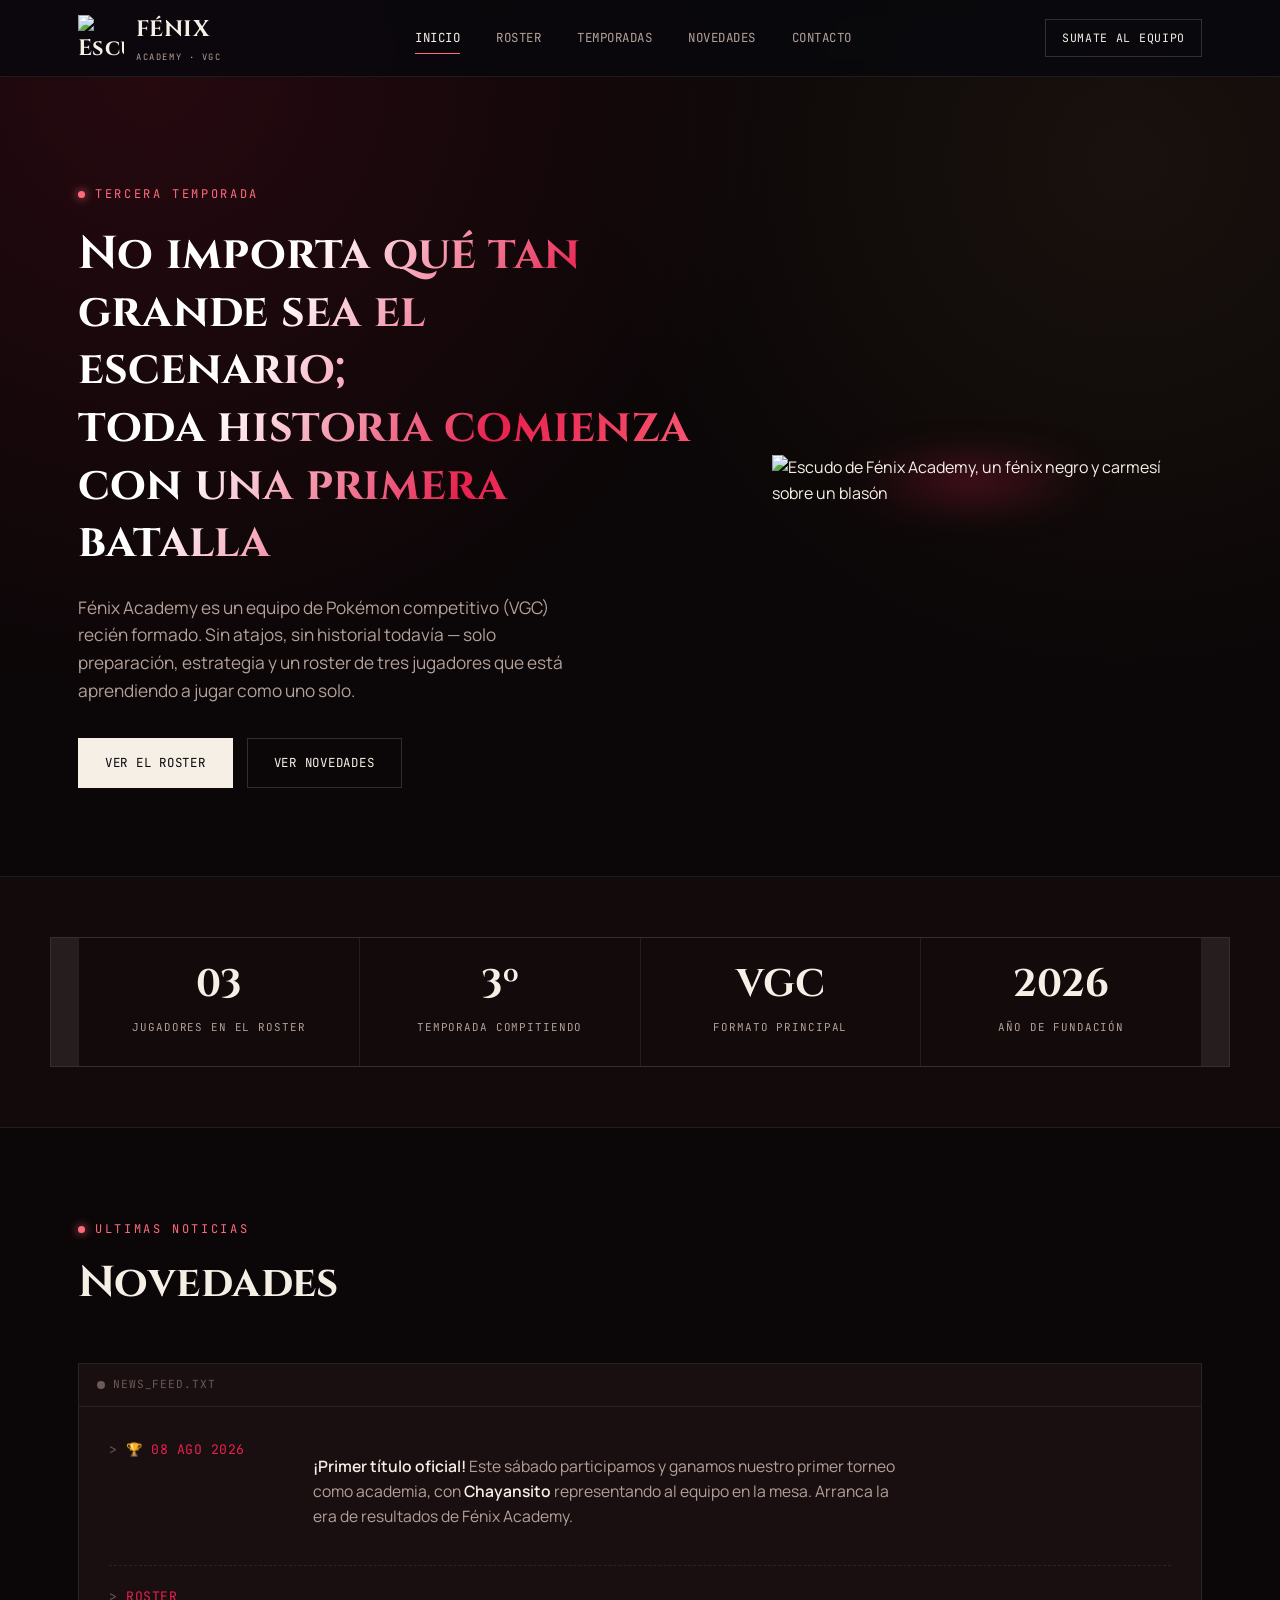
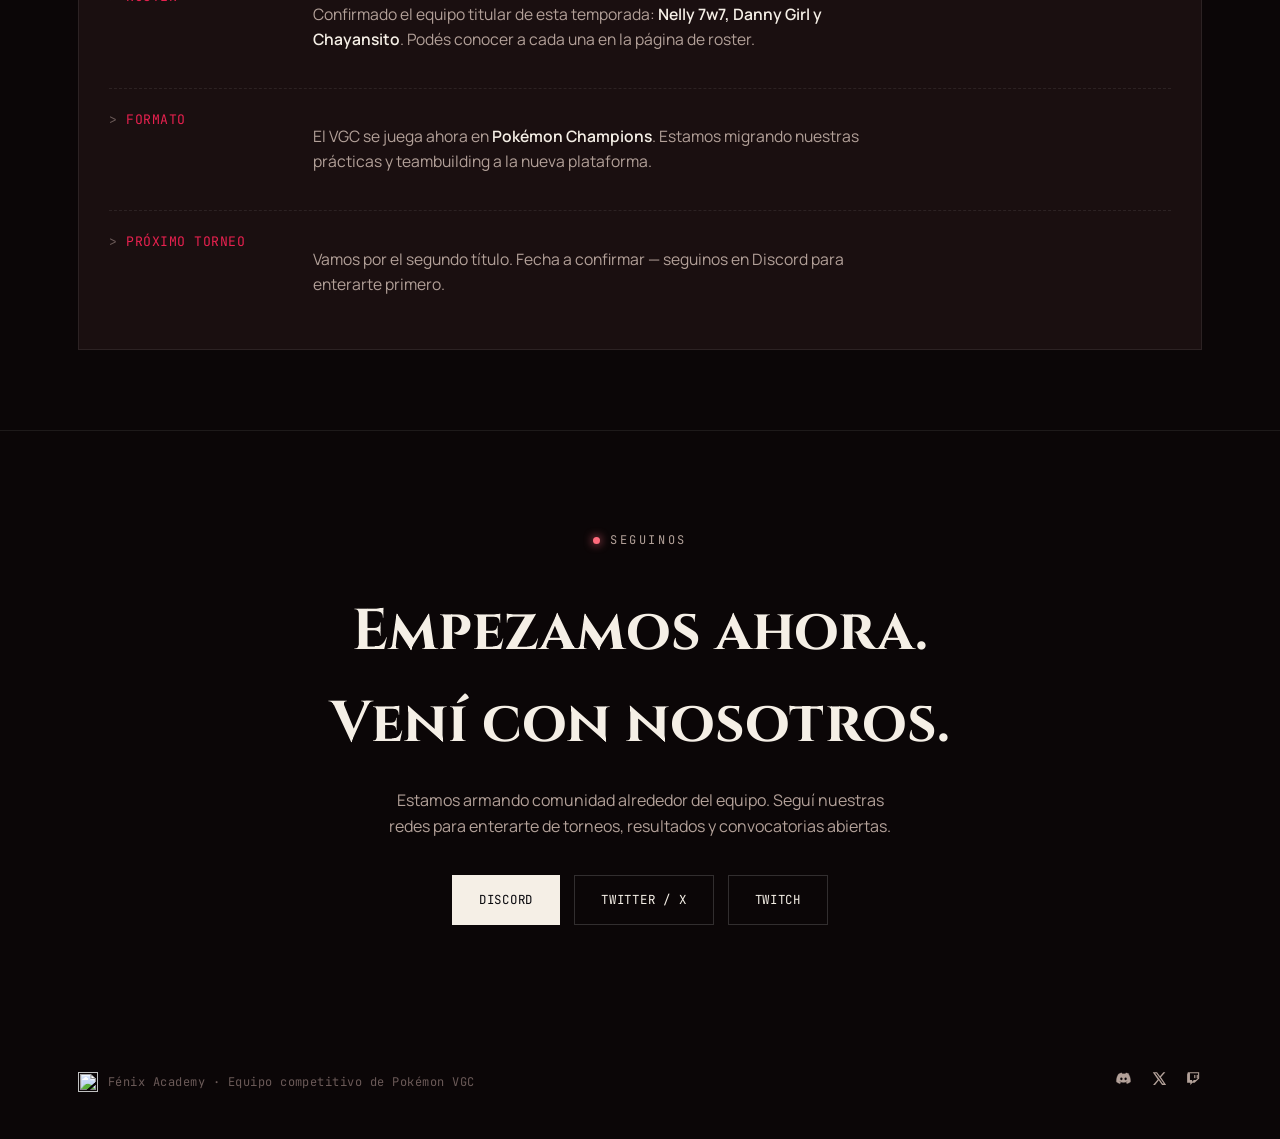
==== index.html @ 75d8f32d "Add files via upload" ====
<!DOCTYPE html>
<html lang="es">
<head>
<meta charset="UTF-8">
<meta name="viewport" content="width=device-width, initial-scale=1.0">
<title>Fénix Academy — Equipo competitivo de Pokémon VGC</title>
<meta name="description" content="Fénix Academy somos un equipo de Pokémon competitivo (VGC) buscando llegar a ser los mejores.">
<link rel="icon" href="https://raw.githubusercontent.com/FenixAcademyTeam/Sports/refs/heads/main/logo.png">
<link rel="preconnect" href="https://fonts.googleapis.com">
<link rel="preconnect" href="https://fonts.gstatic.com" crossorigin>
<link href="https://fonts.googleapis.com/css2?family=Cinzel:wght@600;700;900&family=Manrope:wght@400;500;600;700&family=JetBrains+Mono:wght@400;500&display=swap" rel="stylesheet">
<link rel="stylesheet" href="styles.css">
</head>
<body>

<header class="site-header">
  <div class="wrap">
    <a class="brand" href="index.html">
      <img class="brand-logo" src="https://raw.githubusercontent.com/FenixAcademyTeam/Sports/refs/heads/main/logo.png" alt="Escudo de Fénix Academy">
      <span>
        FÉNIX
        <small>ACADEMY · VGC</small>
      </span>
    </a>

    <nav class="nav-links" aria-label="Navegación principal">
      <a href="index.html" aria-current="page">Inicio</a>
      <a href="roster.html">Roster</a>
      <a href="temporadas.html">Temporadas</a>
      <a href="#novedades">Novedades</a>
      <a href="#contacto">Contacto</a>
    </nav>

    <a class="nav-cta" href="#contacto">Sumate al equipo</a>

    <button class="nav-toggle" aria-label="Abrir menú" aria-expanded="false">
      <svg width="18" height="18" viewBox="0 0 18 18" fill="none" xmlns="http://www.w3.org/2000/svg">
        <path d="M2 4H16M2 9H16M2 14H16" stroke="currentColor" stroke-width="1.6" stroke-linecap="round"/>
      </svg>
    </button>
  </div>
</header>

<main>

  <!-- HERO -->
  <section class="hero">
    <div class="wrap">
      <div>
        <p class="eyebrow">Tercera Temporada</p>
        <h1>No importa qué tan grande sea el escenario;<br>toda historia comienza con una primera batalla</h1>
        <p class="lede">Fénix Academy es un equipo de Pokémon competitivo (VGC) recién formado. Sin atajos, sin historial todavía — solo preparación, estrategia y un roster de tres jugadores que está aprendiendo a jugar como uno solo.</p>
        <div class="hero-actions">
          <a class="btn btn-primary" href="roster.html">Ver el roster</a>
          <a class="btn btn-ghost" href="#novedades">Ver novedades</a>
        </div>
      </div>

      <div class="hero-shard-wrap">
        <img class="hero-logo" src="https://raw.githubusercontent.com/FenixAcademyTeam/Sports/refs/heads/main/logo.png" alt="Escudo de Fénix Academy, un fénix negro y carmesí sobre un blasón">
      </div>
    </div>
  </section>
  
  <!-- STATS -->
  <section class="stats-strip">
    <div class="wrap">
      <div class="stat">
        <b>03</b>
        <span>Jugadores en el roster</span>
      </div>
      <div class="stat">
        <b>3º</b>
        <span>Temporada compitiendo</span>
      </div>
      <div class="stat">
        <b>VGC</b>
        <span>Formato principal</span>
      </div>
      <div class="stat">
        <b>2026</b>
        <span>Año de fundación</span>
      </div>
    </div>
  </section>
  
  <!-- LOG / NOVEDADES -->
  <section class="log" id="novedades">
    <div class="wrap">
      <div class="section-head">
        <div>
          <p class="eyebrow">Ultimas Noticias</p>
          <h2>Novedades</h2>
        </div>
      </div>

      <div class="log-frame">
        <div class="log-bar">
          <span class="dot"></span>
          <span>news_feed.txt</span>
        </div>
        <div class="log-body">
          <div class="log-line">
            <span class="log-tag">🏆 08 AGO 2026</span>
            <p class="log-text"><strong>¡Primer título oficial!</strong> Este sábado participamos y ganamos nuestro primer torneo como academia, con <strong>Chayansito</strong> representando al equipo en la mesa. Arranca la era de resultados de Fénix Academy.</p>
          </div>
          <div class="log-line">
            <span class="log-tag">ROSTER</span>
            <p class="log-text">Confirmado el equipo titular de esta temporada: <strong>Nelly 7w7, Danny Girl y Chayansito</strong>. Podés conocer a cada una en la página de roster.</p>
          </div>
          <div class="log-line">
            <span class="log-tag">FORMATO</span>
            <p class="log-text">El VGC se juega ahora en <strong>Pokémon Champions</strong>. Estamos migrando nuestras prácticas y teambuilding a la nueva plataforma.</p>
          </div>
          <div class="log-line">
            <span class="log-tag">PRÓXIMO TORNEO</span>
            <p class="log-text">Vamos por el segundo título. Fecha a confirmar — seguinos en Discord para enterarte primero.</p>
          </div>
        </div>
      </div>
    </div>
  </section>

  <!-- CTA / CONTACTO -->
  <section class="cta-section" id="contacto">
    <div class="wrap">
      <p class="eyebrow" style="justify-content:center">Seguinos</p>
      <h2>Empezamos ahora.<br>Vení con nosotros.</h2>
      <p>Estamos armando comunidad alrededor del equipo. Seguí nuestras redes para enterarte de torneos, resultados y convocatorias abiertas.</p>
      <div class="hero-actions">
        <a class="btn btn-primary" href="#">Discord</a>
        <a class="btn btn-ghost" href="#">Twitter / X</a>
        <a class="btn btn-ghost" href="#">Twitch</a>
      </div>
    </div>
  </section>

</main>

<footer class="site-footer">
  <div class="wrap">
    <div class="footer-brand">
      <img class="shard-mini" src="https://raw.githubusercontent.com/FenixAcademyTeam/Sports/refs/heads/main/logo.png" alt="" style="width:20px;height:20px;object-fit:contain;">
      <span>Fénix Academy · Equipo competitivo de Pokémon VGC</span>
    </div>
    <div class="footer-socials">
      <a href="#" aria-label="Discord">
        <svg viewBox="0 0 24 24" fill="none" xmlns="http://www.w3.org/2000/svg"><path d="M20 5.5C18.5 4.8 17 4.3 15.4 4c-.2.4-.4.8-.6 1.3-1.6-.2-3.2-.2-4.7 0-.2-.4-.4-.9-.6-1.3C7.9 4.3 6.4 4.8 5 5.5 2.4 9.4 1.7 13.2 2 17c1.7 1.3 3.4 2 5 2.5.4-.6.8-1.2 1.1-1.9-.6-.2-1.2-.5-1.7-.9.1-.1.3-.2.4-.3 3.4 1.6 7 1.6 10.3 0 .1.1.3.2.4.3-.5.4-1.1.7-1.7.9.3.7.7 1.3 1.1 1.9 1.6-.5 3.3-1.2 5-2.5.4-4.4-.7-8.2-2.9-11.5ZM9 14.5c-1 0-1.8-.9-1.8-2s.8-2 1.8-2 1.8.9 1.8 2-.8 2-1.8 2Zm6 0c-1 0-1.8-.9-1.8-2s.8-2 1.8-2 1.8.9 1.8 2-.8 2-1.8 2Z" stroke="currentColor" stroke-width="0.3" fill="currentColor"/></svg>
      </a>
      <a href="#" aria-label="Twitter / X">
        <svg viewBox="0 0 24 24" fill="none" xmlns="http://www.w3.org/2000/svg"><path d="M18.9 3H21.7L15.4 10.2L22.8 21H17L12.4 14.6L7.1 21H4.3L11 13.3L3.9 3H9.9L14.1 8.9L18.9 3ZM17.9 19.2H19.5L8.9 4.7H7.2L17.9 19.2Z" fill="currentColor"/></svg>
      </a>
      <a href="#" aria-label="Twitch">
        <svg viewBox="0 0 24 24" fill="none" xmlns="http://www.w3.org/2000/svg"><path d="M4 3L3 6.5V18H7.5V21L10.5 18H13.5L20 12V3H4ZM18.5 11L15.5 14H12.5L10 16.5V14H7V4.5H18.5V11Z" fill="currentColor"/><rect x="13" y="7" width="1.6" height="4.5" fill="currentColor"/><rect x="16.5" y="7" width="1.6" height="4.5" fill="currentColor"/></svg>
      </a>
    </div>
  </div>
</footer>

<script src="script.js"></script>
</body>
</html>
---- styles.css ----
/* ==========================================================================
   Fénix Academy — Design tokens
   ========================================================================== */
:root{
  --bg:        #0b0607;
  --bg-alt:    #120a0b;
  --surface:   #1a0f10;
  --surface-2: #221315;
  --line:      rgba(255,255,255,0.08);
  --line-strong: rgba(255,255,255,0.16);

  --text:      #f5efe6;
  --text-dim:  #b3a199;
  --text-faint:#6b5a58;

  /* Fénix Academy — carmesí, negro y crema, tomados del escudo */
  --violet:    #e8214f;   /* carmesí principal */
  --violet-dim:#9c1338;   /* carmesí profundo */
  --cyan:      #ff6b7d;   /* ember / rosa-fuego secundario */
  --magenta:   #f1c77a;   /* dorado-crema, del lettering del logo */

  --grad-shard: conic-gradient(from 220deg, var(--violet), var(--cyan), var(--magenta), var(--violet));

  --font-display: "Cinzel", serif;
  --font-body:    "Manrope", sans-serif;
  --font-mono:    "JetBrains Mono", monospace;

  --container: 1180px;
  --radius: 2px;
}

/* type chip colors — used on roster cards */
:root{
  --t-fire:#ff6b4a; --t-water:#3fb6ff; --t-grass:#5ee08a; --t-electric:#ffd23f;
  --t-psychic:#ff6bc4; --t-dragon:#8f6bff; --t-dark:#8d8da3; --t-steel:#b9c2d0;
  --t-fairy:#ff9ad4; --t-ghost:#9b6bd6; --t-ice:#79e0e0; --t-ground:#d3a24a; --t-poison:#c26bd9;
}

*,*::before,*::after{ box-sizing:border-box; }
html{ scroll-behavior:smooth; }
@media (prefers-reduced-motion: reduce){
  html{ scroll-behavior:auto; }
  *,*::before,*::after{ animation-duration:0.001ms !important; animation-iteration-count:1 !important; transition-duration:0.001ms !important; }
}

body{
  margin:0;
  background:var(--bg);
  color:var(--text);
  font-family:var(--font-body);
  font-size:16px;
  line-height:1.6;
  -webkit-font-smoothing:antialiased;
}

img{ max-width:100%; display:block; }
a{ color:inherit; text-decoration:none; }

.wrap{
  max-width:var(--container);
  margin:0 auto;
  padding:0 28px;
}

::selection{ background:var(--violet); color:#0a0a0f; }

/* focus visibility */
a:focus-visible, button:focus-visible{
  outline:2px solid var(--cyan);
  outline-offset:3px;
}

/* ==========================================================================
   Background texture
   ========================================================================== */
body{
  background-image:
    radial-gradient(circle at 12% 8%, rgba(232,33,79,0.12), transparent 45%),
    radial-gradient(circle at 88% 18%, rgba(241,199,122,0.06), transparent 40%),
    linear-gradient(var(--bg), var(--bg));
  background-attachment:fixed;
}

/* ==========================================================================
   Header / nav
   ========================================================================== */
.site-header{
  position:sticky; top:0; z-index:50;
  background:rgba(8,8,13,0.82);
  backdrop-filter:blur(10px);
  border-bottom:1px solid var(--line);
}
.site-header .wrap{
  display:flex; align-items:center; justify-content:space-between;
  height:76px;
}
.brand{
  display:flex; align-items:center; gap:12px;
  font-family:var(--font-display);
  font-weight:700;
  font-size:1.4rem;
  letter-spacing:0.02em;
}
.brand .shard-mini{ width:22px; height:22px; }
.brand-logo{
  width:46px; height:46px;
  object-fit:contain;
}
.brand small{
  display:block;
  font-family:var(--font-mono);
  font-size:0.55rem;
  font-weight:400;
  letter-spacing:0.18em;
  color:var(--text-dim);
  margin-top:2px;
}

.nav-links{
  display:flex; align-items:center; gap:36px;
  font-family:var(--font-mono);
  font-size:0.78rem;
  letter-spacing:0.04em;
  text-transform:uppercase;
}
.nav-links a{
  color:var(--text-dim);
  position:relative;
  padding:6px 0;
  transition:color .2s ease;
}
.nav-links a::after{
  content:"";
  position:absolute; left:0; bottom:0;
  width:0; height:1px;
  background:var(--cyan);
  transition:width .25s ease;
}
.nav-links a:hover,
.nav-links a[aria-current="page"]{ color:var(--text); }
.nav-links a:hover::after,
.nav-links a[aria-current="page"]::after{ width:100%; }

.nav-cta{
  font-family:var(--font-mono);
  font-size:0.72rem;
  letter-spacing:0.06em;
  text-transform:uppercase;
  border:1px solid var(--line-strong);
  padding:9px 16px;
  color:var(--text);
  transition:border-color .2s ease, background .2s ease;
}
.nav-cta:hover{ border-color:var(--cyan); background:rgba(0,229,255,0.06); }

.nav-toggle{ display:none; }

/* ==========================================================================
   Shard signature graphic
   ========================================================================== */
.shard{
  --spin: 22s;
  position:relative;
  aspect-ratio:1;
  display:grid; place-items:center;
}
.shard svg{ width:100%; height:100%; }
.shard .facet{
  transform-origin:center;
  animation:shard-spin var(--spin) linear infinite;
}
@keyframes shard-spin{
  to{ transform:rotate(360deg); }
}

/* ==========================================================================
   Hero
   ========================================================================== */
.hero{
  position:relative;
  padding:96px 0 88px;
  overflow:hidden;
  border-bottom:1px solid var(--line);
}
.hero .wrap{
  display:grid;
  grid-template-columns:1.15fr 0.85fr;
  align-items:center;
  gap:40px;
}
.eyebrow{
  font-family:var(--font-mono);
  font-size:0.75rem;
  letter-spacing:0.22em;
  text-transform:uppercase;
  color:var(--cyan);
  display:flex; align-items:center; gap:10px;
  margin-bottom:22px;
}
.eyebrow::before{
  content:"";
  width:7px; height:7px;
  background:var(--cyan);
  box-shadow:0 0 10px var(--cyan);
  border-radius:50%;
}
.hero h1{
  font-family:var(--font-display);
  font-weight:700;
  font-size:clamp(1.9rem, 3.6vw, 3.4rem);
  line-height:1.25;
  letter-spacing:0.005em;
  margin:0 0 22px;
  background:linear-gradient(120deg, #ffffff 30%, var(--violet) 65%, var(--cyan) 100%);
  -webkit-background-clip:text;
  background-clip:text;
  color:transparent;
}
.hero .lede{
  font-size:1.08rem;
  color:var(--text-dim);
  max-width:46ch;
  margin:0 0 34px;
}
.hero-actions{ display:flex; gap:14px; flex-wrap:wrap; }

.btn{
  display:inline-flex; align-items:center; gap:8px;
  font-family:var(--font-mono);
  font-size:0.78rem;
  letter-spacing:0.06em;
  text-transform:uppercase;
  padding:14px 26px;
  border:1px solid transparent;
  transition:transform .18s ease, border-color .2s ease, background .2s ease, color .2s ease;
}
.btn-primary{
  background:var(--text);
  color:#0a0a0f;
}
.btn-primary:hover{ transform:translateY(-2px); background:var(--cyan); }
.btn-ghost{
  border-color:var(--line-strong);
  color:var(--text);
}
.btn-ghost:hover{ border-color:var(--violet); color:var(--violet); transform:translateY(-2px); }

.hero-shard-wrap{ position:relative; display:grid; place-items:center; }
.hero-shard-wrap::before{
  content:"";
  position:absolute;
  width:70%; height:70%;
  background:radial-gradient(circle, rgba(232,33,79,0.35), rgba(232,33,79,0.08) 55%, transparent 72%);
  filter:blur(20px);
  z-index:0;
}

.hero-logo{
  position:relative;
  z-index:1;
  width:100%;
  max-width:400px;
  animation:logo-float 6s ease-in-out infinite;
}
@keyframes logo-float{
  0%,100%{ transform:translateY(0); }
  50%{ transform:translateY(-10px); }
}

/* ==========================================================================
   Terminal / log section (about)
   ========================================================================== */
.log{
  padding:80px 0;
  border-bottom:1px solid var(--line);
}
.log-frame{
  background:var(--surface);
  border:1px solid var(--line);
  font-family:var(--font-mono);
}
.log-bar{
  display:flex; align-items:center; gap:8px;
  padding:12px 18px;
  border-bottom:1px solid var(--line);
  font-size:0.7rem;
  color:var(--text-faint);
  letter-spacing:0.08em;
  text-transform:uppercase;
}
.log-bar .dot{ width:8px; height:8px; border-radius:50%; background:var(--text-faint); }
.log-body{ padding:32px 30px 36px; }
.log-line{
  display:grid;
  grid-template-columns:180px 1fr;
  gap:24px;
  padding:20px 0;
  border-bottom:1px dashed var(--line);
}
.log-line:last-child{ border-bottom:none; padding-bottom:0; }
.log-line:first-child{ padding-top:0; }
.log-tag{
  color:var(--violet);
  font-size:0.82rem;
  letter-spacing:0.04em;
}
.log-tag::before{ content:"> "; color:var(--text-faint); }
.log-text{
  font-family:var(--font-body);
  color:var(--text-dim);
  font-size:0.98rem;
  max-width:60ch;
}
.log-text strong{ color:var(--text); font-weight:600; }

/* ==========================================================================
   Section headings
   ========================================================================== */
.section-head{
  display:flex; align-items:flex-end; justify-content:space-between;
  gap:24px; flex-wrap:wrap;
  margin-bottom:44px;
}
.section-head h2{
  font-family:var(--font-display);
  font-size:clamp(2rem, 4vw, 2.7rem);
  font-weight:700;
  margin:0;
  letter-spacing:0.01em;
}
.section-head .eyebrow{ margin-bottom:10px; }
.section-link{
  font-family:var(--font-mono);
  font-size:0.75rem;
  letter-spacing:0.05em;
  text-transform:uppercase;
  color:var(--text-dim);
  border-bottom:1px solid var(--line-strong);
  padding-bottom:3px;
  transition:color .2s ease, border-color .2s ease;
}
.section-link:hover{ color:var(--cyan); border-color:var(--cyan); }

/* ==========================================================================
   Roster preview / grid (shared with roster.html)
   ========================================================================== */
.roster-section{ padding:88px 0; border-bottom:1px solid var(--line); }
.roster-grid{
  display:grid;
  grid-template-columns:repeat(auto-fit, minmax(250px, 1fr));
  gap:1px;
  background:var(--line);
  border:1px solid var(--line);
}
.player-card{
  background:var(--bg-alt);
  padding:30px 26px 26px;
  position:relative;
  transition:background .2s ease;
}
.player-card:hover{ background:var(--surface); }
.player-card:hover .player-shard{ opacity:1; }
.player-index{
  font-family:var(--font-mono);
  font-size:0.72rem;
  color:var(--text-faint);
  letter-spacing:0.08em;
  margin-bottom:22px;
}
.player-shard{
  position:absolute; top:24px; right:24px;
  width:34px; height:34px;
  opacity:0.55;
  transition:opacity .25s ease;
}
.player-name{
  font-family:var(--font-display);
  font-size:1.7rem;
  font-weight:700;
  letter-spacing:0.01em;
  margin:0 0 4px;
  display:flex;
  align-items:center;
  gap:8px;
}

/* Badge de logro (ej: campeón de torneo) con tooltip al presionar */
.badge-trophy{
  position:relative;
  display:inline-flex;
  align-items:center;
  justify-content:center;
  width:26px; height:26px;
  padding:0;
  border:1px solid var(--line-strong);
  background:rgba(241,199,122,0.08);
  cursor:pointer;
  font-size:0.95rem;
  line-height:1;
  transition:border-color .2s ease, transform .15s ease;
}
.badge-trophy img{ width:16px; height:16px; object-fit:contain; }
.badge-trophy:hover,
.badge-trophy:focus-visible{ border-color:var(--magenta); transform:translateY(-1px); }
.badge-trophy::after{
  content:attr(data-label);
  position:absolute;
  bottom:calc(100% + 8px);
  left:50%;
  transform:translateX(-50%) translateY(4px);
  background:var(--surface-2);
  border:1px solid var(--line-strong);
  color:var(--text);
  font-family:var(--font-mono);
  font-size:0.68rem;
  letter-spacing:0.03em;
  white-space:nowrap;
  padding:7px 11px;
  opacity:0;
  visibility:hidden;
  pointer-events:none;
  transition:opacity .15s ease, transform .15s ease;
  z-index:5;
}
.badge-trophy.is-open::after{
  opacity:1;
  visibility:visible;
  transform:translateX(-50%) translateY(0);
}
.player-role{
  font-family:var(--font-mono);
  font-size:0.72rem;
  letter-spacing:0.07em;
  text-transform:uppercase;
  color:var(--text-dim);
  margin-bottom:18px;
}
.fav-chip{
  display:inline-flex; align-items:center; gap:7px;
  font-family:var(--font-mono);
  font-size:0.68rem;
  letter-spacing:0.06em;
  text-transform:uppercase;
  padding:6px 11px;
  border:1px solid var(--line-strong);
  margin-bottom:18px;
}
.fav-chip::before{
  content:"★";
  color:var(--chip-color, var(--cyan));
  font-size:0.8rem;
  line-height:1;
}
.fav-chip b{
  font-weight:600;
  color:var(--text);
  text-transform:none;
  letter-spacing:0.01em;
  font-size:0.74rem;
}

.player-paste{
  display:flex; align-items:center; justify-content:space-between;
  gap:10px;
  margin:0 0 20px;
  padding:11px 13px;
  border:1px dashed var(--line-strong);
  font-family:var(--font-mono);
  font-size:0.7rem;
}
.player-paste .paste-label{
  color:var(--text-faint);
  letter-spacing:0.06em;
  text-transform:uppercase;
  white-space:nowrap;
}
.player-paste a{
  color:var(--cyan);
  border-bottom:1px solid transparent;
  white-space:nowrap;
  overflow:hidden;
  text-overflow:ellipsis;
  transition:border-color .2s ease, color .2s ease;
}
.player-paste a:hover{ border-color:var(--cyan); }
.player-bio{
  font-size:0.92rem;
  color:var(--text-dim);
  margin:0 0 20px;
  min-height:44px;
}
.player-socials{ display:flex; gap:14px; }
.player-socials a{
  color:var(--text-faint);
  transition:color .2s ease;
}
.player-socials a:hover{ color:var(--cyan); }
.player-socials svg{ width:16px; height:16px; }

/* ==========================================================================
   Stats strip
   ========================================================================== */
.stats-strip{
  padding:60px 0;
  border-bottom:1px solid var(--line);
  background:var(--bg-alt);
}
.stats-strip .wrap{
  display:grid;
  grid-template-columns:repeat(4, 1fr);
  gap:1px;
  background:var(--line);
  border:1px solid var(--line);
}
.stat{
  background:var(--bg-alt);
  padding:28px 26px;
  text-align:center;
}
.stat b{
  display:block;
  font-family:var(--font-display);
  font-size:2.4rem;
  font-weight:700;
  color:var(--text);
  line-height:1;
  margin-bottom:8px;
}
.stat span{
  font-family:var(--font-mono);
  font-size:0.68rem;
  letter-spacing:0.08em;
  text-transform:uppercase;
  color:var(--text-dim);
}

/* ==========================================================================
   Socials / join CTA
   ========================================================================== */
.cta-section{ padding:100px 0; text-align:center; position:relative; }
.cta-section h2{
  font-family:var(--font-display);
  font-size:clamp(2.2rem, 6vw, 3.6rem);
  font-weight:700;
  margin:0 0 18px;
}
.cta-section p{
  color:var(--text-dim);
  max-width:52ch;
  margin:0 auto 36px;
}
.cta-section .hero-actions{ justify-content:center; }

/* ==========================================================================
   Footer
   ========================================================================== */
.site-footer{ padding:44px 0; }
.site-footer .wrap{
  display:flex; align-items:center; justify-content:space-between;
  flex-wrap:wrap; gap:16px;
}
.footer-brand{
  display:flex; align-items:center; gap:10px;
  font-family:var(--font-mono);
  font-size:0.75rem;
  color:var(--text-faint);
  letter-spacing:0.04em;
}
.footer-brand .shard-mini{ width:16px; height:16px; }
.footer-socials{ display:flex; gap:18px; }
.footer-socials a{ color:var(--text-dim); transition:color .2s ease; }
.footer-socials a:hover{ color:var(--cyan); }
.footer-socials svg{ width:17px; height:17px; }

/* ==========================================================================
   Roster page specific
   ========================================================================== */
.page-header{
  padding:70px 0 54px;
  border-bottom:1px solid var(--line);
}
.page-header .eyebrow{ margin-bottom:18px; }
.page-header h1{
  font-family:var(--font-display);
  font-size:clamp(2.6rem, 7vw, 4.4rem);
  font-weight:700;
  margin:0 0 16px;
  letter-spacing:0.01em;
}
.page-header p{
  color:var(--text-dim);
  max-width:56ch;
  font-size:1.02rem;
}
.roster-full{ padding:70px 0 100px; }
.roster-full .roster-grid{ grid-template-columns:repeat(auto-fit, minmax(270px, 1fr)); }

/* ==========================================================================
   Temporadas / logros
   ========================================================================== */
.seasons{ padding:70px 0 100px; }
.seasons-list{
  display:flex;
  flex-direction:column;
  gap:1px;
  background:var(--line);
  border:1px solid var(--line);
}
.season-card{ background:var(--bg-alt); padding:34px 32px; }

.season-head{
  display:flex; align-items:baseline; justify-content:space-between;
  flex-wrap:wrap; gap:14px;
  margin-bottom:16px;
  padding-bottom:16px;
  border-bottom:1px dashed var(--line);
}
.season-head-left{ display:flex; align-items:baseline; gap:16px; }
.season-num{
  font-family:var(--font-display);
  font-weight:700;
  font-size:2.4rem;
  line-height:1;
  background:linear-gradient(120deg, #ffffff, var(--violet));
  -webkit-background-clip:text; background-clip:text; color:transparent;
}
.season-title{ display:flex; flex-direction:column; gap:4px; }
.season-title h3{
  font-family:var(--font-display);
  font-size:1.4rem;
  font-weight:700;
  margin:0;
}
.season-title span{
  font-family:var(--font-mono);
  font-size:0.7rem;
  letter-spacing:0.06em;
  text-transform:uppercase;
  color:var(--text-faint);
}
.season-status{
  font-family:var(--font-mono);
  font-size:0.68rem;
  letter-spacing:0.08em;
  text-transform:uppercase;
  padding:6px 12px;
  border:1px solid var(--line-strong);
  white-space:nowrap;
  height:fit-content;
}
.season-status.is-active{
  color:var(--violet);
  border-color:var(--violet-dim);
  background:rgba(232,33,79,0.08);
}

.season-summary{
  color:var(--text-dim);
  font-size:0.96rem;
  max-width:70ch;
  margin:0 0 22px;
}

.results-caption{
  font-family:var(--font-mono);
  font-size:0.8rem;
  color:var(--text);
  margin:0 0 14px;
}
.results-caption strong{ color:var(--magenta); }

.results-gallery{
  display:grid;
  grid-template-columns:repeat(3, 1fr);
  gap:12px;
}
.result-slot{
  aspect-ratio:4/3;
  border:1px dashed var(--line-strong);
  background:var(--surface);
  display:flex; flex-direction:column; align-items:center; justify-content:center;
  gap:6px;
  overflow:hidden;
  font-family:var(--font-mono);
  font-size:0.66rem;
  letter-spacing:0.03em;
  color:var(--text-faint);
  text-align:center;
  padding:8px;
}
.result-slot.is-empty{ opacity:0.6; }
.result-slot .slot-icon{ font-size:1.3rem; opacity:0.7; }
.result-slot img{
  width:100%; height:100%;
  object-fit:cover;
}

@media (max-width: 640px){
  .results-gallery{ grid-template-columns:repeat(3, 1fr); gap:8px; }
  .result-slot{ font-size:0.58rem; padding:6px; }
  .result-slot .slot-icon{ font-size:1rem; }
}

/* ==========================================================================
   Responsive
   ========================================================================== */
@media (max-width: 900px){
  .hero .wrap{ grid-template-columns:1fr; }
  .hero-shard-wrap{ width:150px; margin:0 auto; order:-1; }
  .log-line{ grid-template-columns:1fr; gap:6px; }
  .stats-strip .wrap{ grid-template-columns:repeat(2, 1fr); }
}
@media (max-width: 720px){
  .nav-links{ display:none; }
  .nav-toggle{
    display:flex; align-items:center; justify-content:center;
    width:38px; height:38px;
    border:1px solid var(--line-strong);
    background:none; color:var(--text);
    cursor:pointer;
  }
  .site-header.open .nav-links{
    display:flex; flex-direction:column; align-items:flex-start; gap:0;
    position:absolute; top:76px; left:0; right:0;
    background:var(--bg-alt);
    border-bottom:1px solid var(--line);
    padding:8px 28px 24px;
  }
  .site-header.open .nav-links a{ padding:12px 0; width:100%; }
  .nav-cta{ display:none; }
  .hero{ padding:64px 0 56px; }
  .hero h1{ font-size:clamp(1.6rem, 6.4vw, 2.2rem); line-height:1.3; }
}
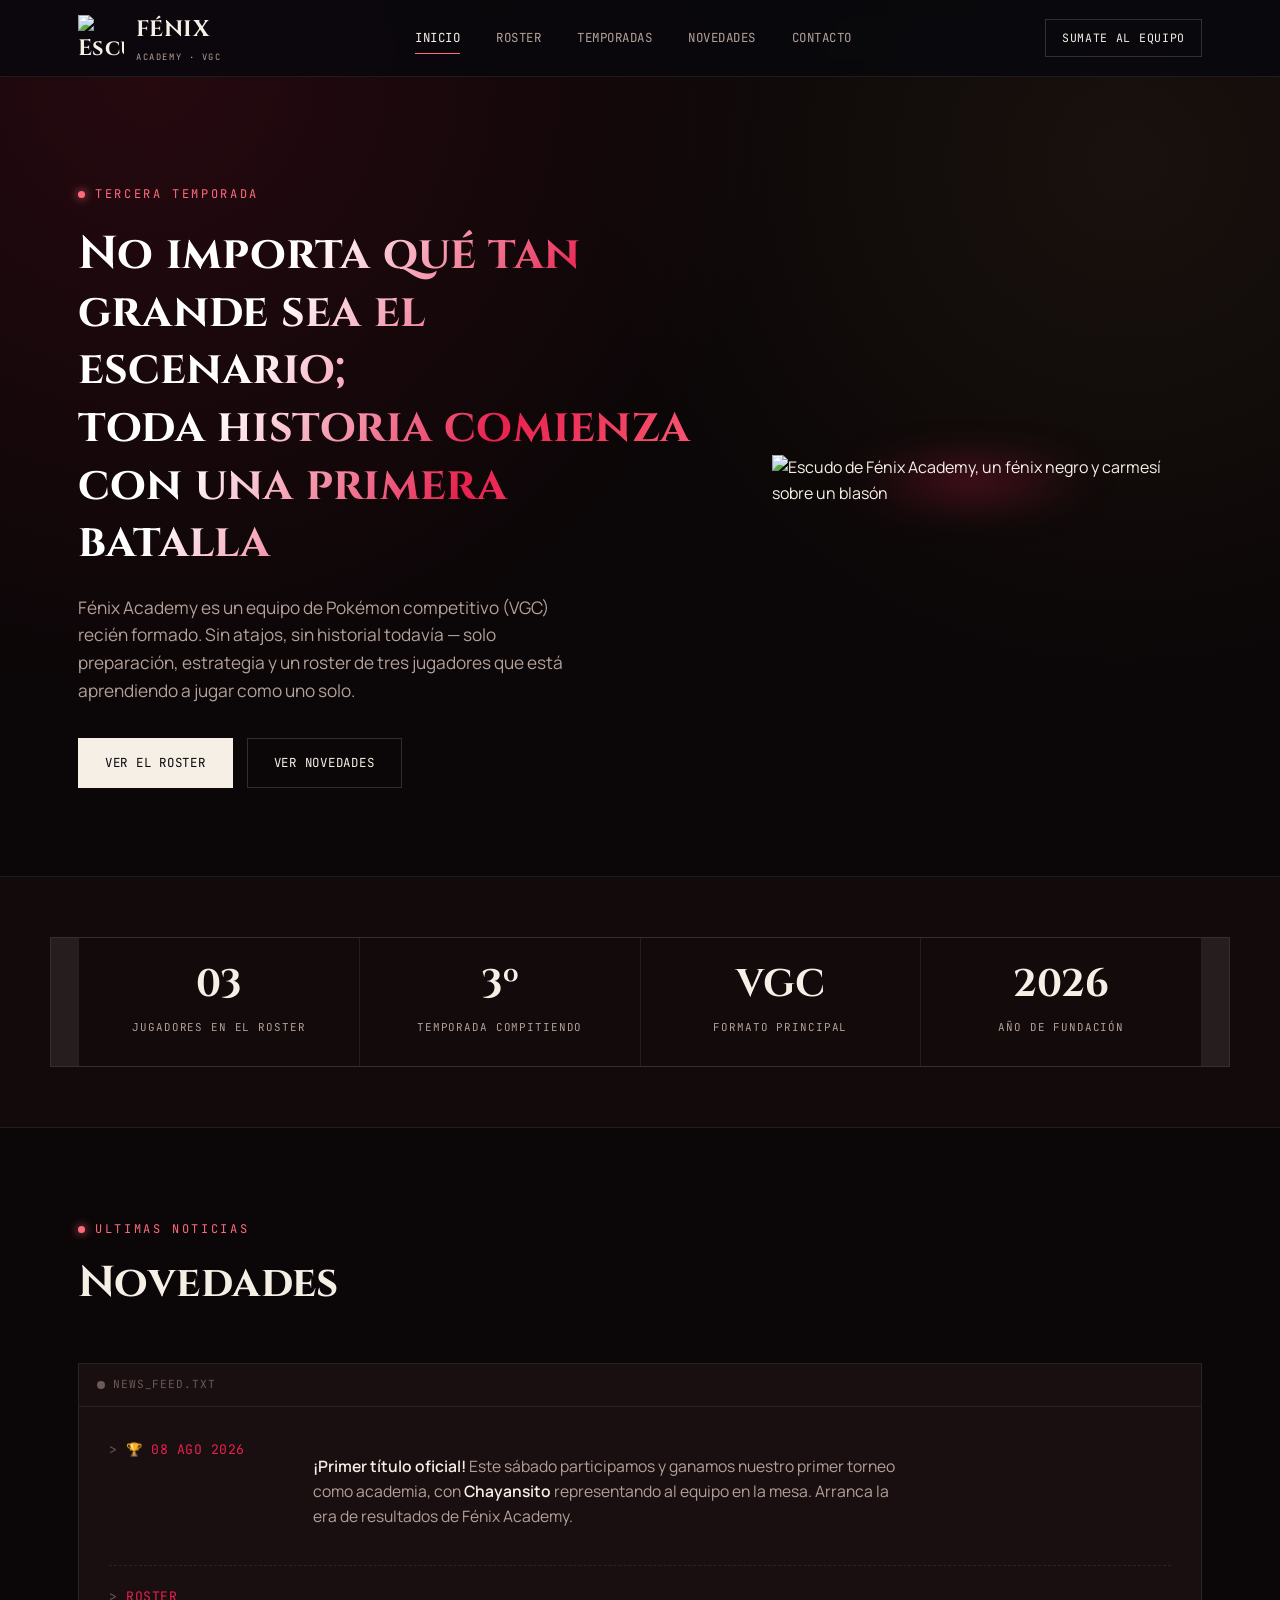
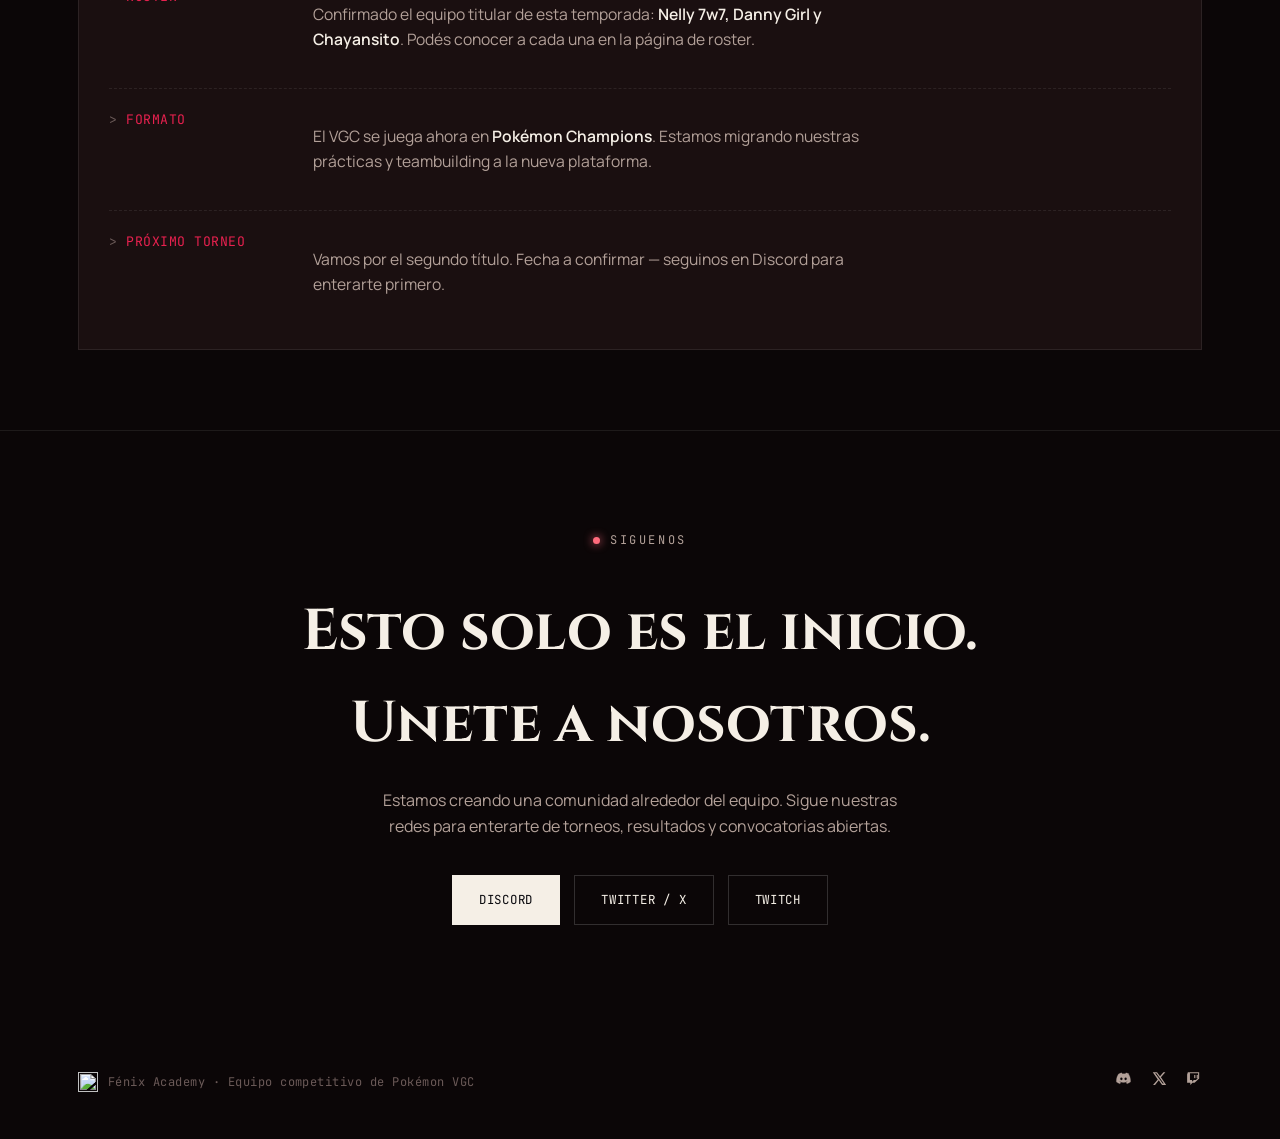
==== commit ed5dbe71: "Update contact section text and styling" ====
--- a/index.html
+++ b/index.html
@@ -124,9 +124,9 @@
   <!-- CTA / CONTACTO -->
   <section class="cta-section" id="contacto">
     <div class="wrap">
-      <p class="eyebrow" style="justify-content:center">Seguinos</p>
-      <h2>Empezamos ahora.<br>Vení con nosotros.</h2>
-      <p>Estamos armando comunidad alrededor del equipo. Seguí nuestras redes para enterarte de torneos, resultados y convocatorias abiertas.</p>
+      <p class="eyebrow" style="justify-content:center">Siguenos</p>
+      <h2>Esto solo es el inicio.<br>Unete a nosotros.</h2>
+      <p>Estamos creando una comunidad alrededor del equipo. Sigue nuestras redes para enterarte de torneos, resultados y convocatorias abiertas.</p>
       <div class="hero-actions">
         <a class="btn btn-primary" href="#">Discord</a>
         <a class="btn btn-ghost" href="#">Twitter / X</a>
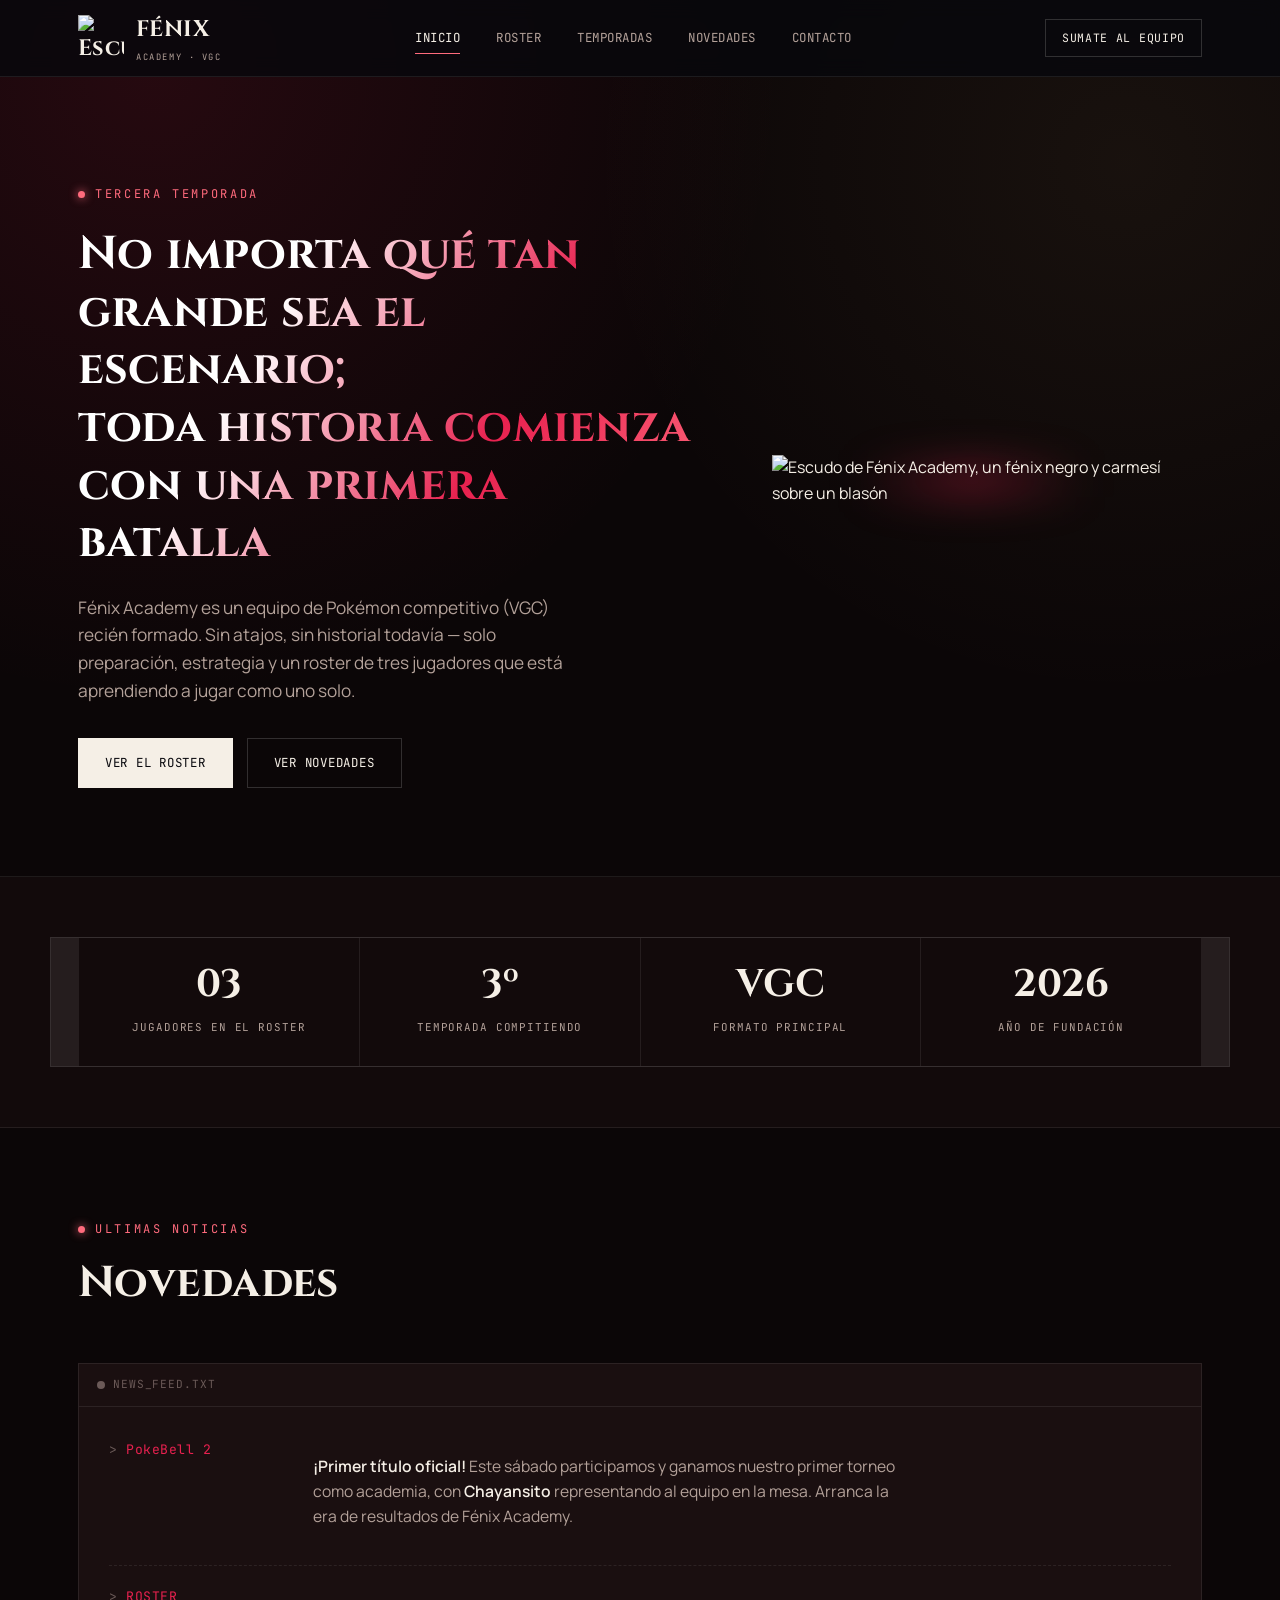
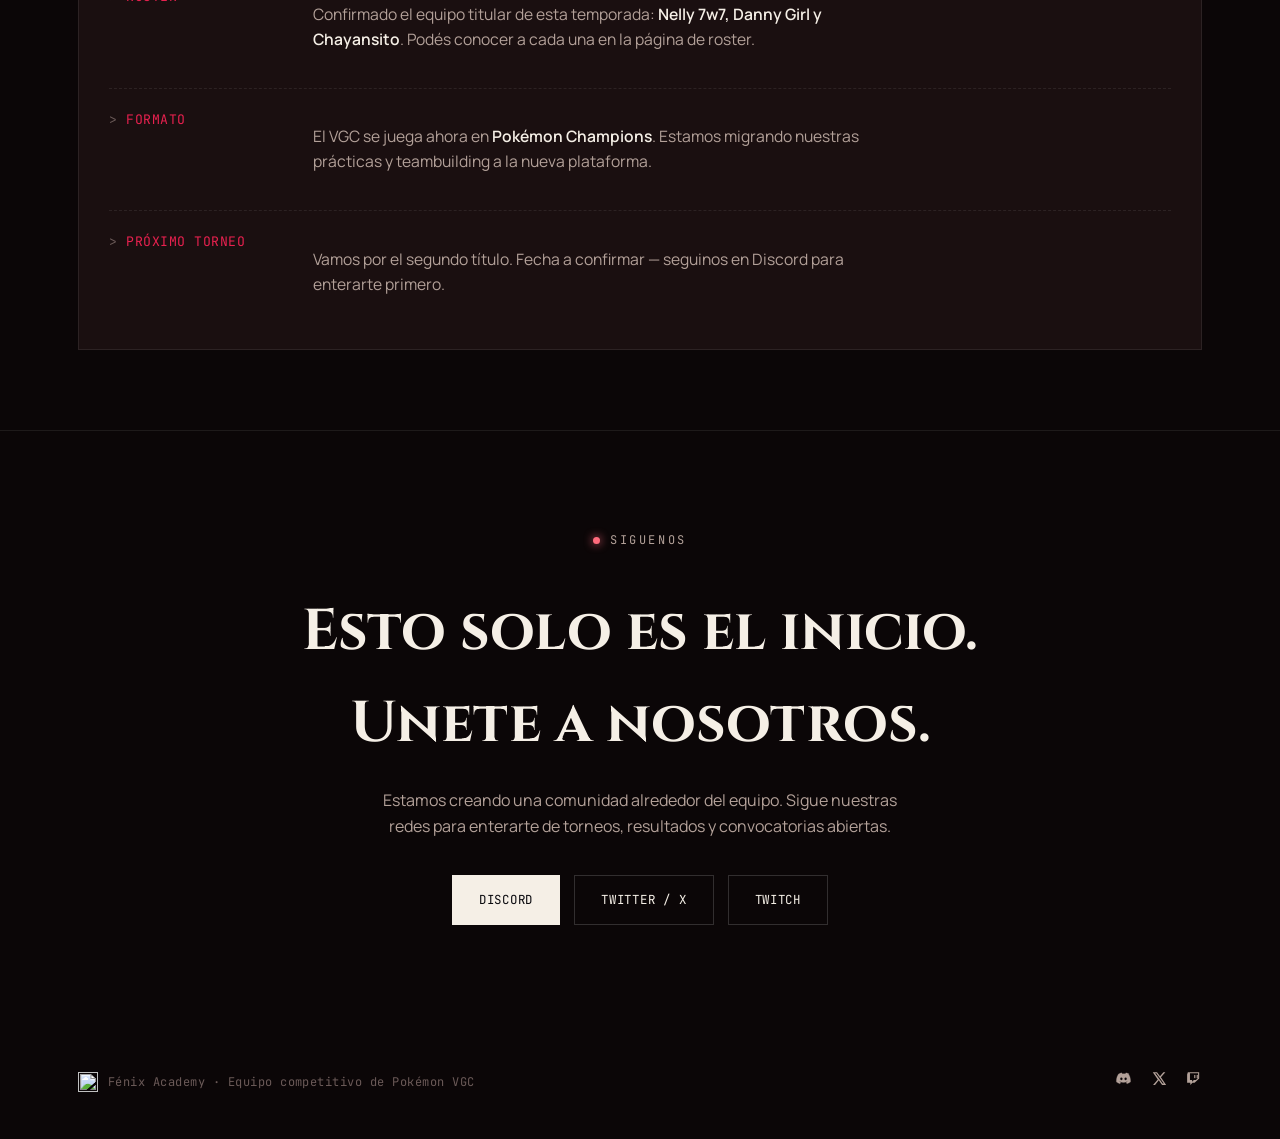
==== commit 5aa6fe79: "Update index.html" ====
--- a/index.html
+++ b/index.html
@@ -101,7 +101,7 @@
         </div>
         <div class="log-body">
           <div class="log-line">
-            <span class="log-tag">🏆 08 AGO 2026</span>
+            <span class="log-tag">PokeBell 2</span>
             <p class="log-text"><strong>¡Primer título oficial!</strong> Este sábado participamos y ganamos nuestro primer torneo como academia, con <strong>Chayansito</strong> representando al equipo en la mesa. Arranca la era de resultados de Fénix Academy.</p>
           </div>
           <div class="log-line">
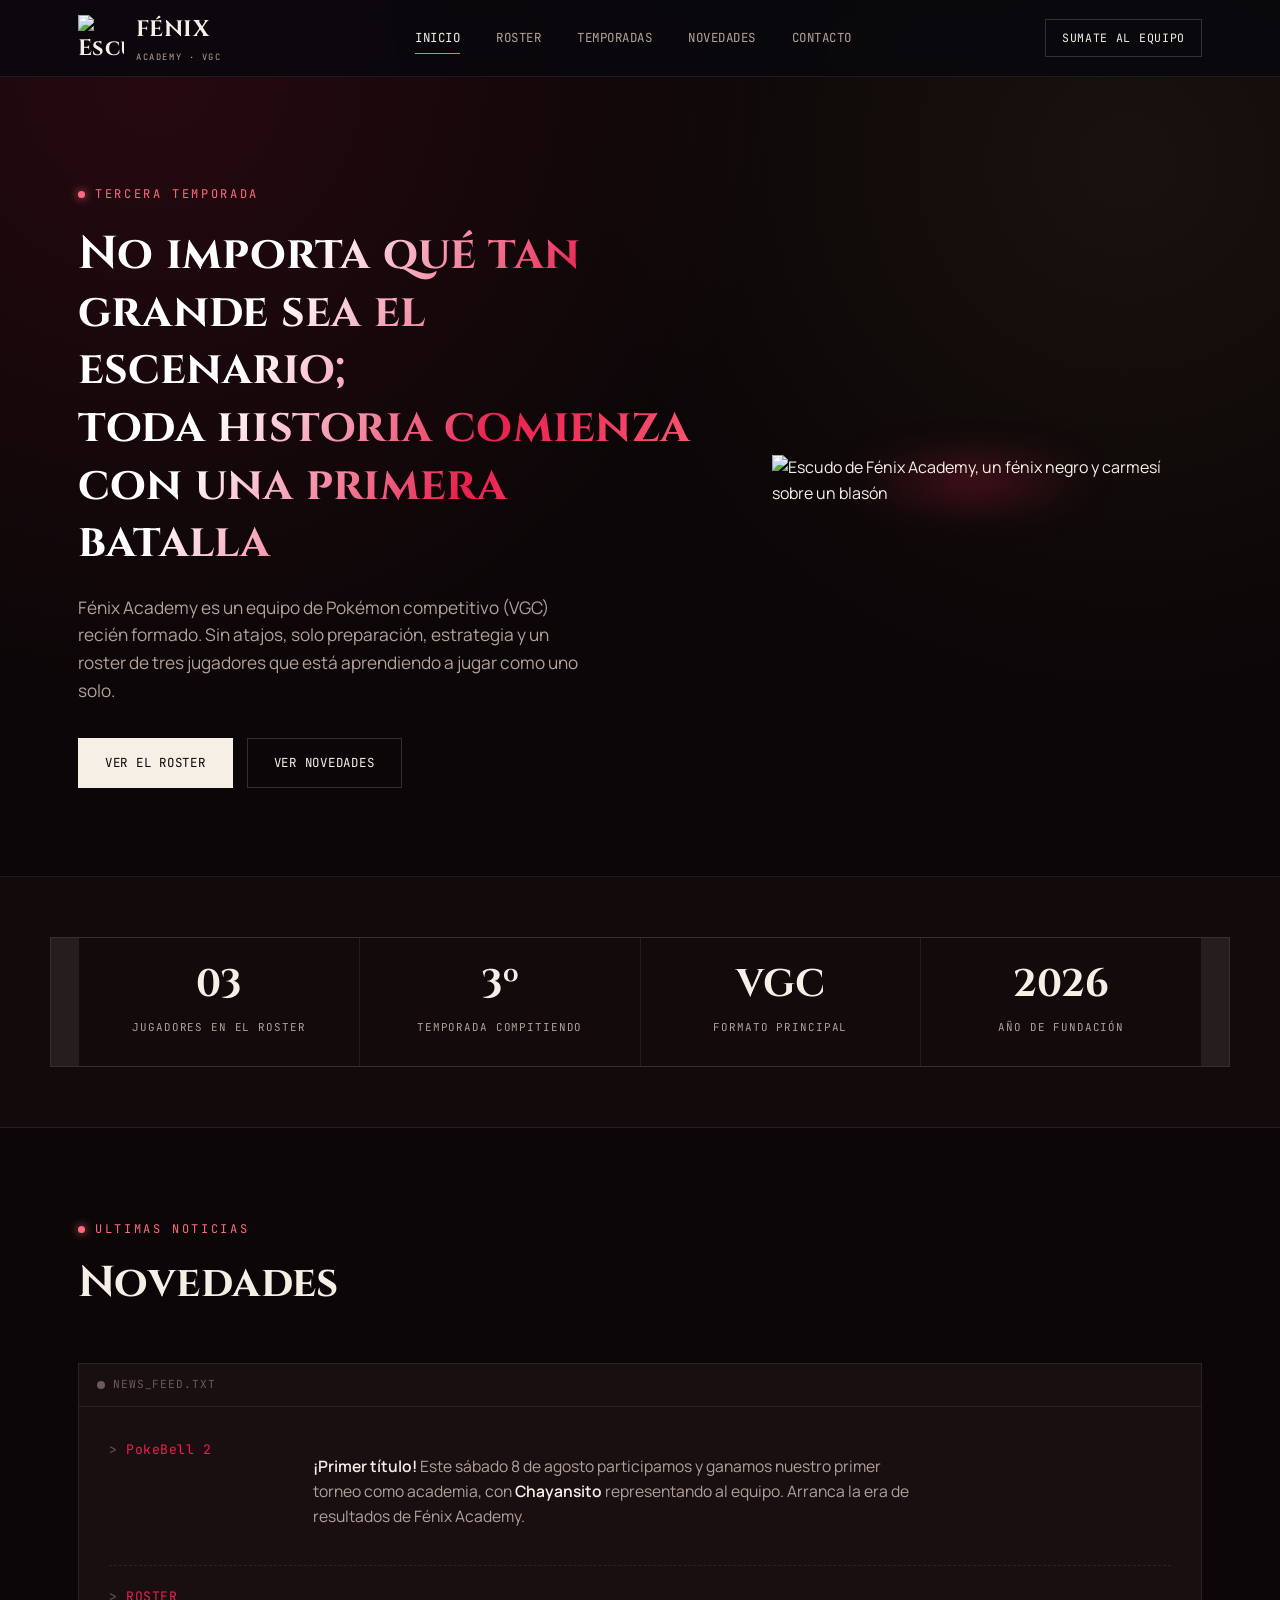
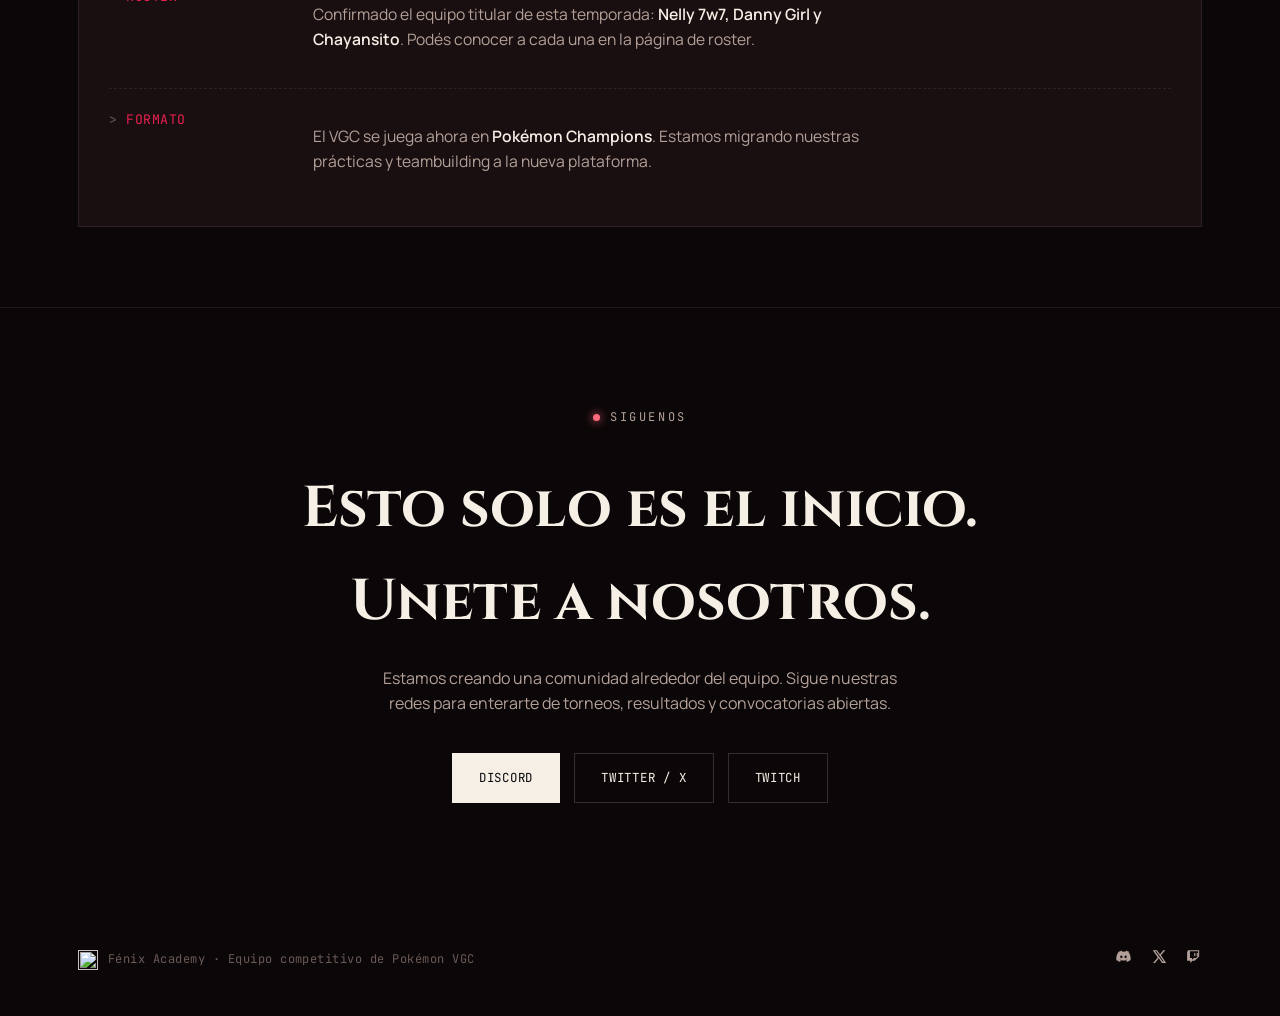
==== commit 7d2461e7: "Update index.html" ====
--- a/index.html
+++ b/index.html
@@ -49,7 +49,7 @@
       <div>
         <p class="eyebrow">Tercera Temporada</p>
         <h1>No importa qué tan grande sea el escenario;<br>toda historia comienza con una primera batalla</h1>
-        <p class="lede">Fénix Academy es un equipo de Pokémon competitivo (VGC) recién formado. Sin atajos, sin historial todavía — solo preparación, estrategia y un roster de tres jugadores que está aprendiendo a jugar como uno solo.</p>
+        <p class="lede">Fénix Academy es un equipo de Pokémon competitivo (VGC) recién formado. Sin atajos, solo preparación, estrategia y un roster de tres jugadores que está aprendiendo a jugar como uno solo.</p>
         <div class="hero-actions">
           <a class="btn btn-primary" href="roster.html">Ver el roster</a>
           <a class="btn btn-ghost" href="#novedades">Ver novedades</a>
@@ -102,7 +102,7 @@
         <div class="log-body">
           <div class="log-line">
             <span class="log-tag">PokeBell 2</span>
-            <p class="log-text"><strong>¡Primer título oficial!</strong> Este sábado participamos y ganamos nuestro primer torneo como academia, con <strong>Chayansito</strong> representando al equipo en la mesa. Arranca la era de resultados de Fénix Academy.</p>
+            <p class="log-text"><strong>¡Primer título!</strong> Este sábado 8 de agosto participamos y ganamos nuestro primer torneo como academia, con <strong>Chayansito</strong> representando al equipo. Arranca la era de resultados de Fénix Academy.</p>
           </div>
           <div class="log-line">
             <span class="log-tag">ROSTER</span>
@@ -111,10 +111,6 @@
           <div class="log-line">
             <span class="log-tag">FORMATO</span>
             <p class="log-text">El VGC se juega ahora en <strong>Pokémon Champions</strong>. Estamos migrando nuestras prácticas y teambuilding a la nueva plataforma.</p>
-          </div>
-          <div class="log-line">
-            <span class="log-tag">PRÓXIMO TORNEO</span>
-            <p class="log-text">Vamos por el segundo título. Fecha a confirmar — seguinos en Discord para enterarte primero.</p>
           </div>
         </div>
       </div>
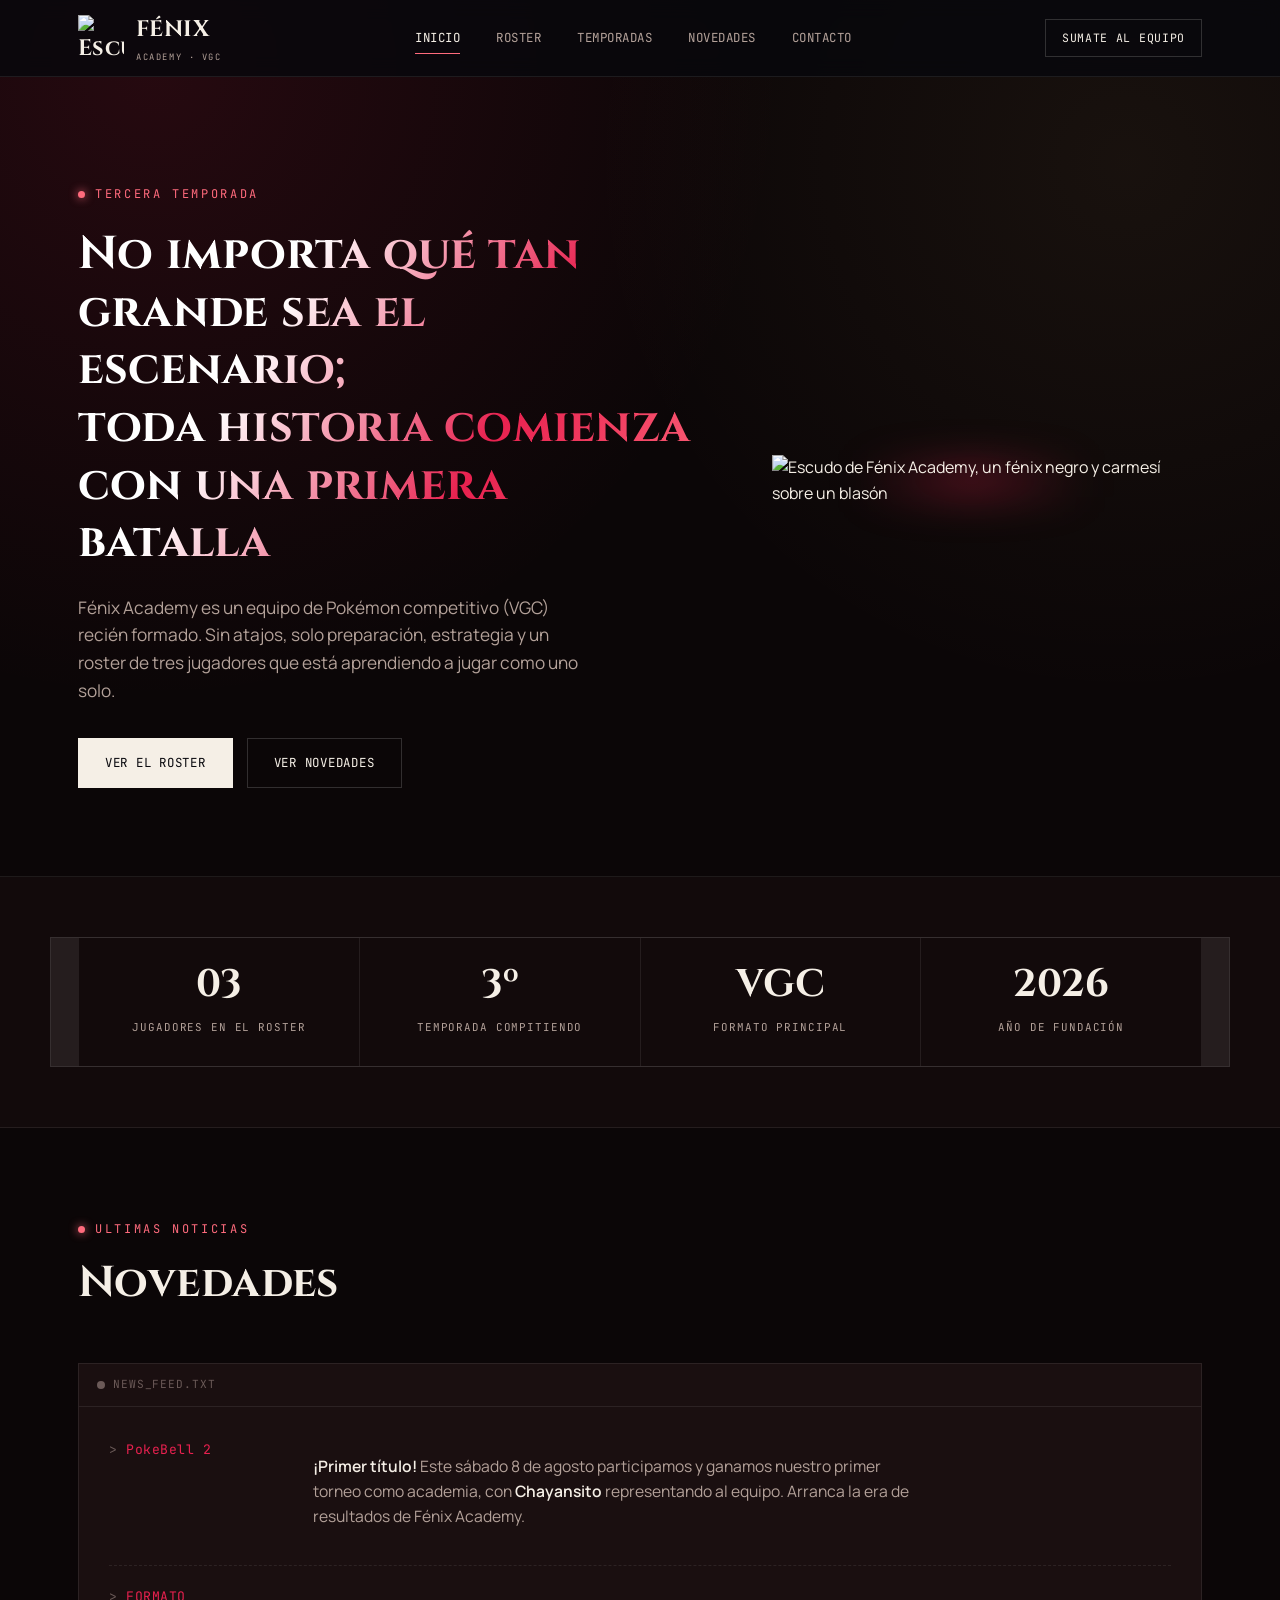
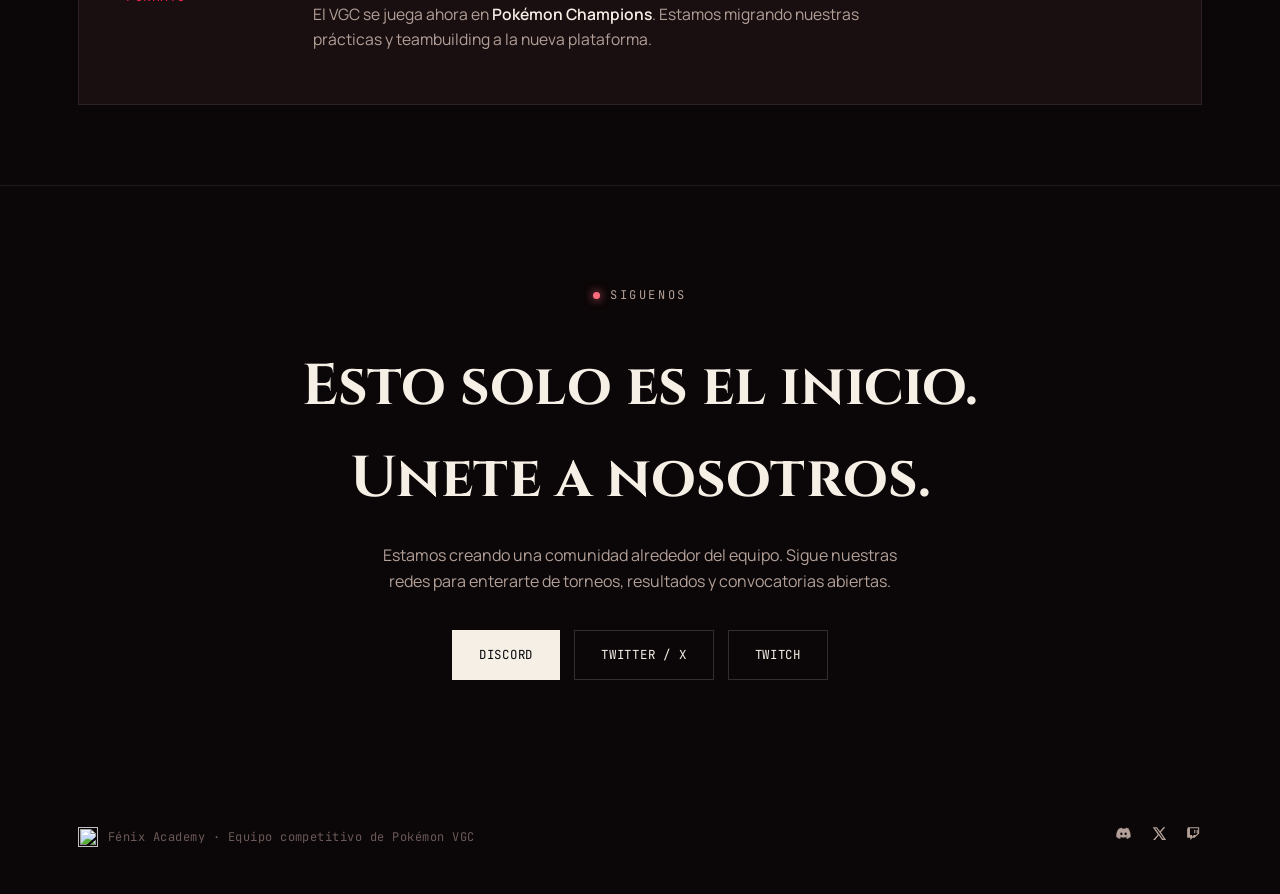
==== commit e8730008: "Update index.html" ====
--- a/index.html
+++ b/index.html
@@ -105,10 +105,6 @@
             <p class="log-text"><strong>¡Primer título!</strong> Este sábado 8 de agosto participamos y ganamos nuestro primer torneo como academia, con <strong>Chayansito</strong> representando al equipo. Arranca la era de resultados de Fénix Academy.</p>
           </div>
           <div class="log-line">
-            <span class="log-tag">ROSTER</span>
-            <p class="log-text">Confirmado el equipo titular de esta temporada: <strong>Nelly 7w7, Danny Girl y Chayansito</strong>. Podés conocer a cada una en la página de roster.</p>
-          </div>
-          <div class="log-line">
             <span class="log-tag">FORMATO</span>
             <p class="log-text">El VGC se juega ahora en <strong>Pokémon Champions</strong>. Estamos migrando nuestras prácticas y teambuilding a la nueva plataforma.</p>
           </div>
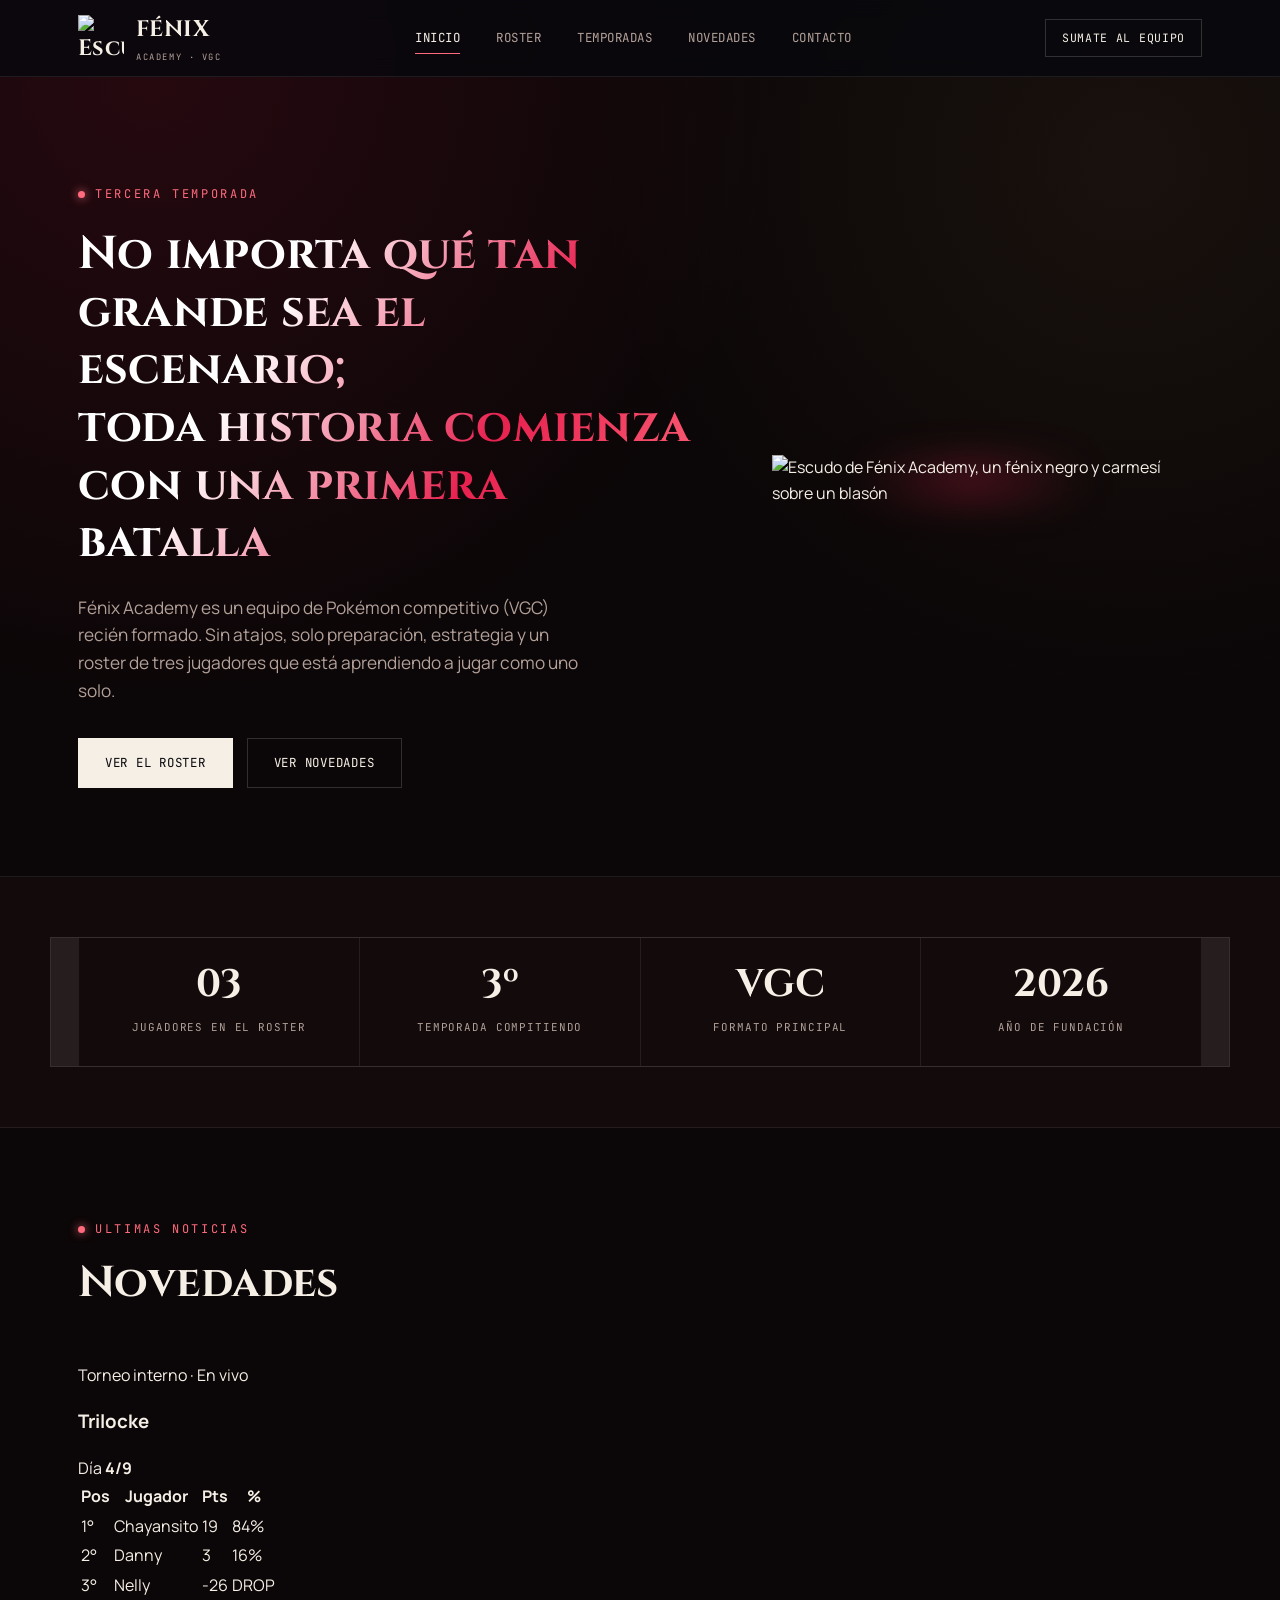
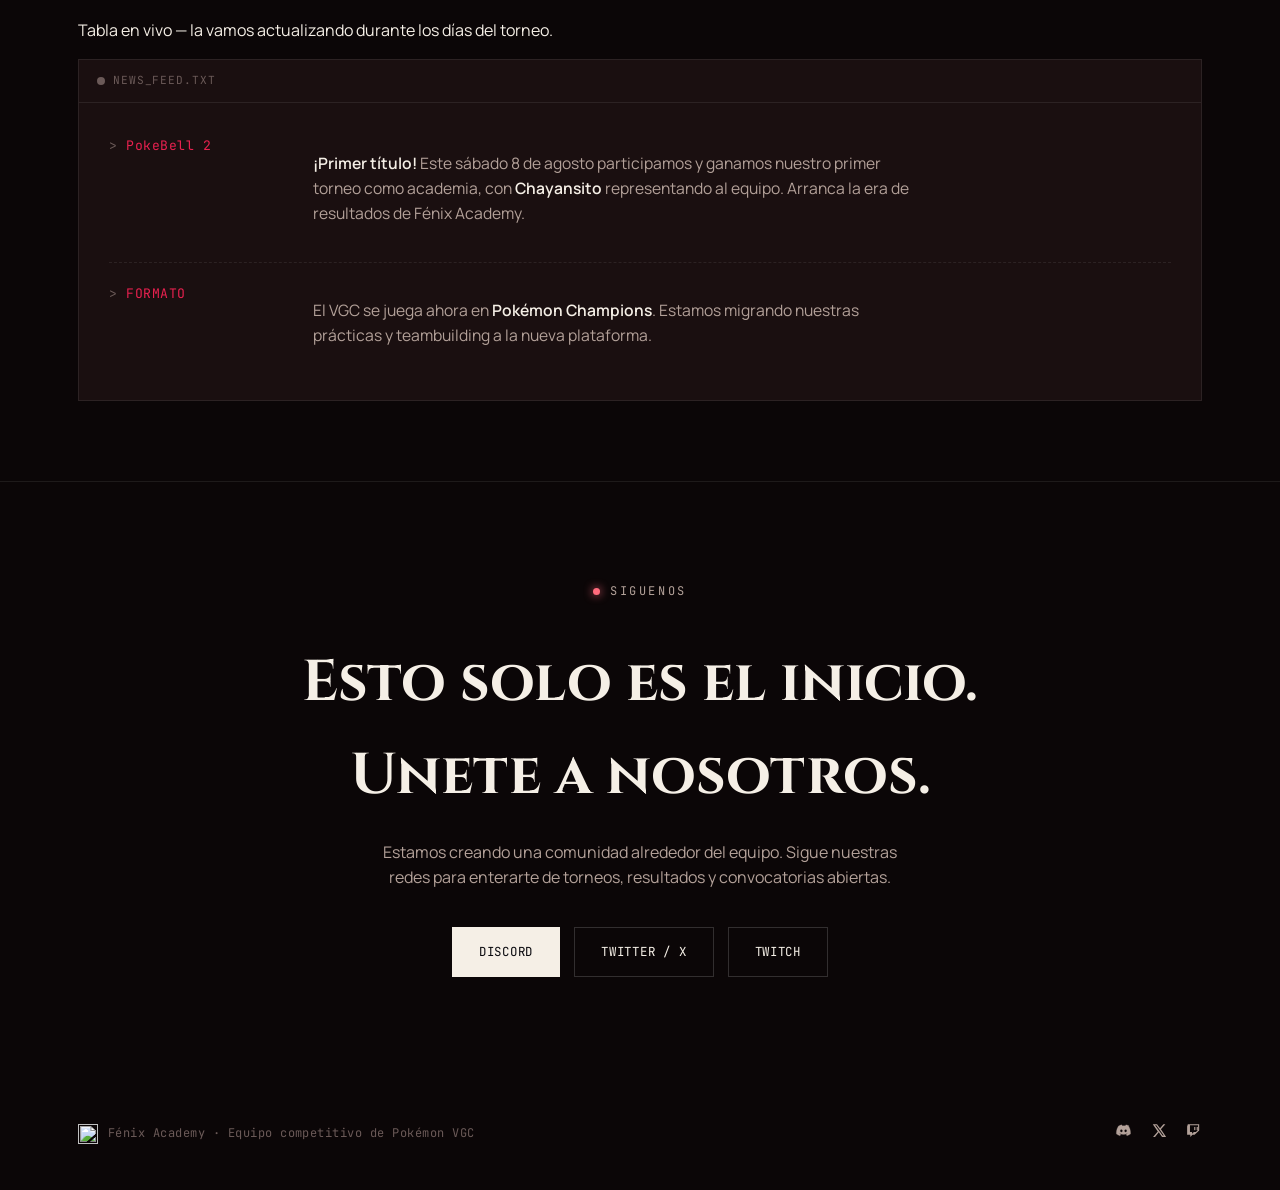
==== commit b9dc10cb: "Add files via upload" ====
--- a/index.html
+++ b/index.html
@@ -94,6 +94,50 @@
         </div>
       </div>
 
+      <div class="tourney-card">
+        <div class="tourney-head">
+          <img class="tourney-logo" src="https://raw.githubusercontent.com/FenixAcademyTeam/Sports/refs/heads/main/logo.png" alt="">
+          <div class="tourney-head-text">
+            <span class="tourney-live">Torneo interno · En vivo</span>
+            <h3>Trilocke</h3>
+          </div>
+          <span class="tourney-day">Día <strong>4/9</strong></span>
+        </div>
+        <div class="tourney-table-wrap">
+          <table class="tourney-table">
+            <thead>
+              <tr>
+                <th class="col-pos">Pos</th>
+                <th>Jugador</th>
+                <th class="col-pts">Pts</th>
+                <th class="col-pct">%</th>
+              </tr>
+            </thead>
+            <tbody>
+              <tr>
+                <td class="col-pos">1°</td>
+                <td>Chayansito</td>
+                <td class="col-pts">19</td>
+                <td class="col-pct pct-up">84%</td>
+              </tr>
+              <tr>
+                <td class="col-pos">2°</td>
+                <td>Danny</td>
+                <td class="col-pts">3</td>
+                <td class="col-pct pct-up">16%</td>
+              </tr>
+              <tr class="is-drop">
+                <td class="col-pos">3°</td>
+                <td>Nelly</td>
+                <td class="col-pts">-26</td>
+                <td class="col-pct pct-drop">DROP</td>
+              </tr>
+            </tbody>
+          </table>
+        </div>
+        <p class="tourney-note">Tabla en vivo — la vamos actualizando durante los días del torneo.</p>
+      </div>
+
       <div class="log-frame">
         <div class="log-bar">
           <span class="dot"></span>
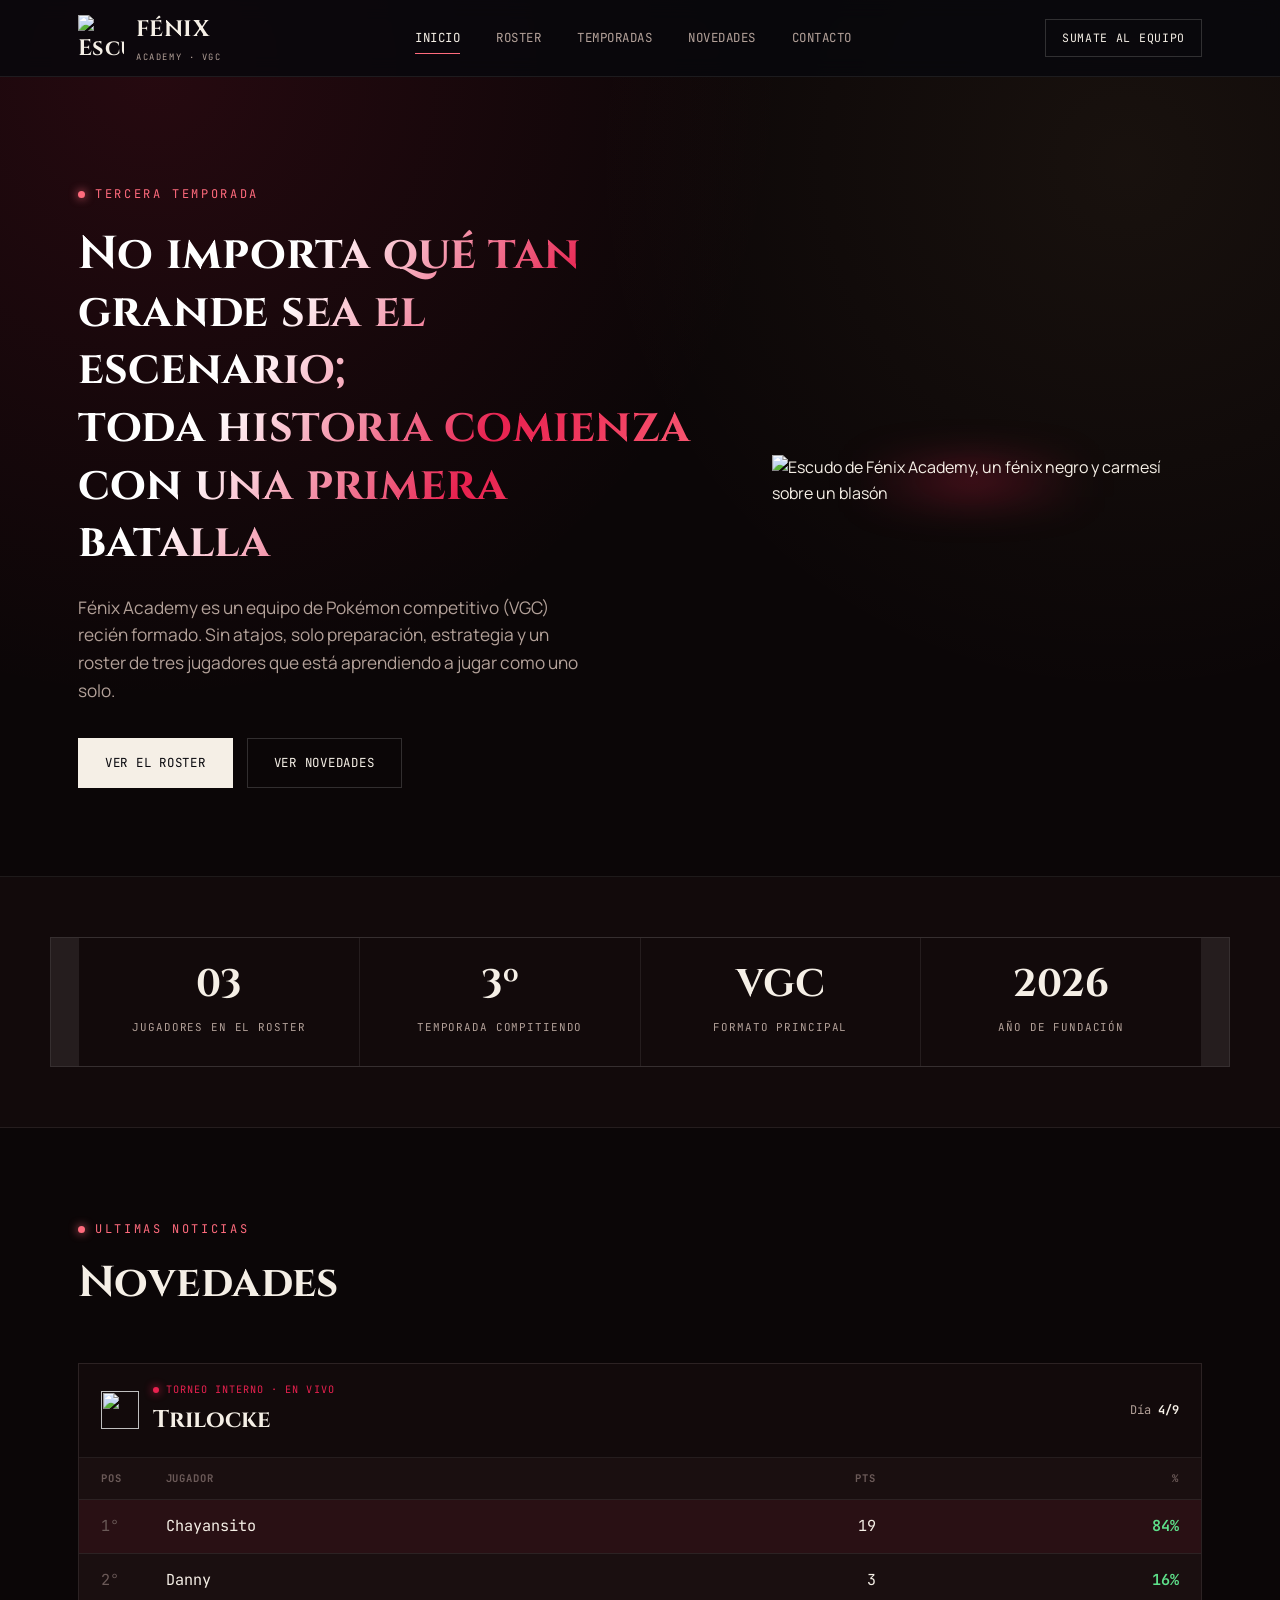
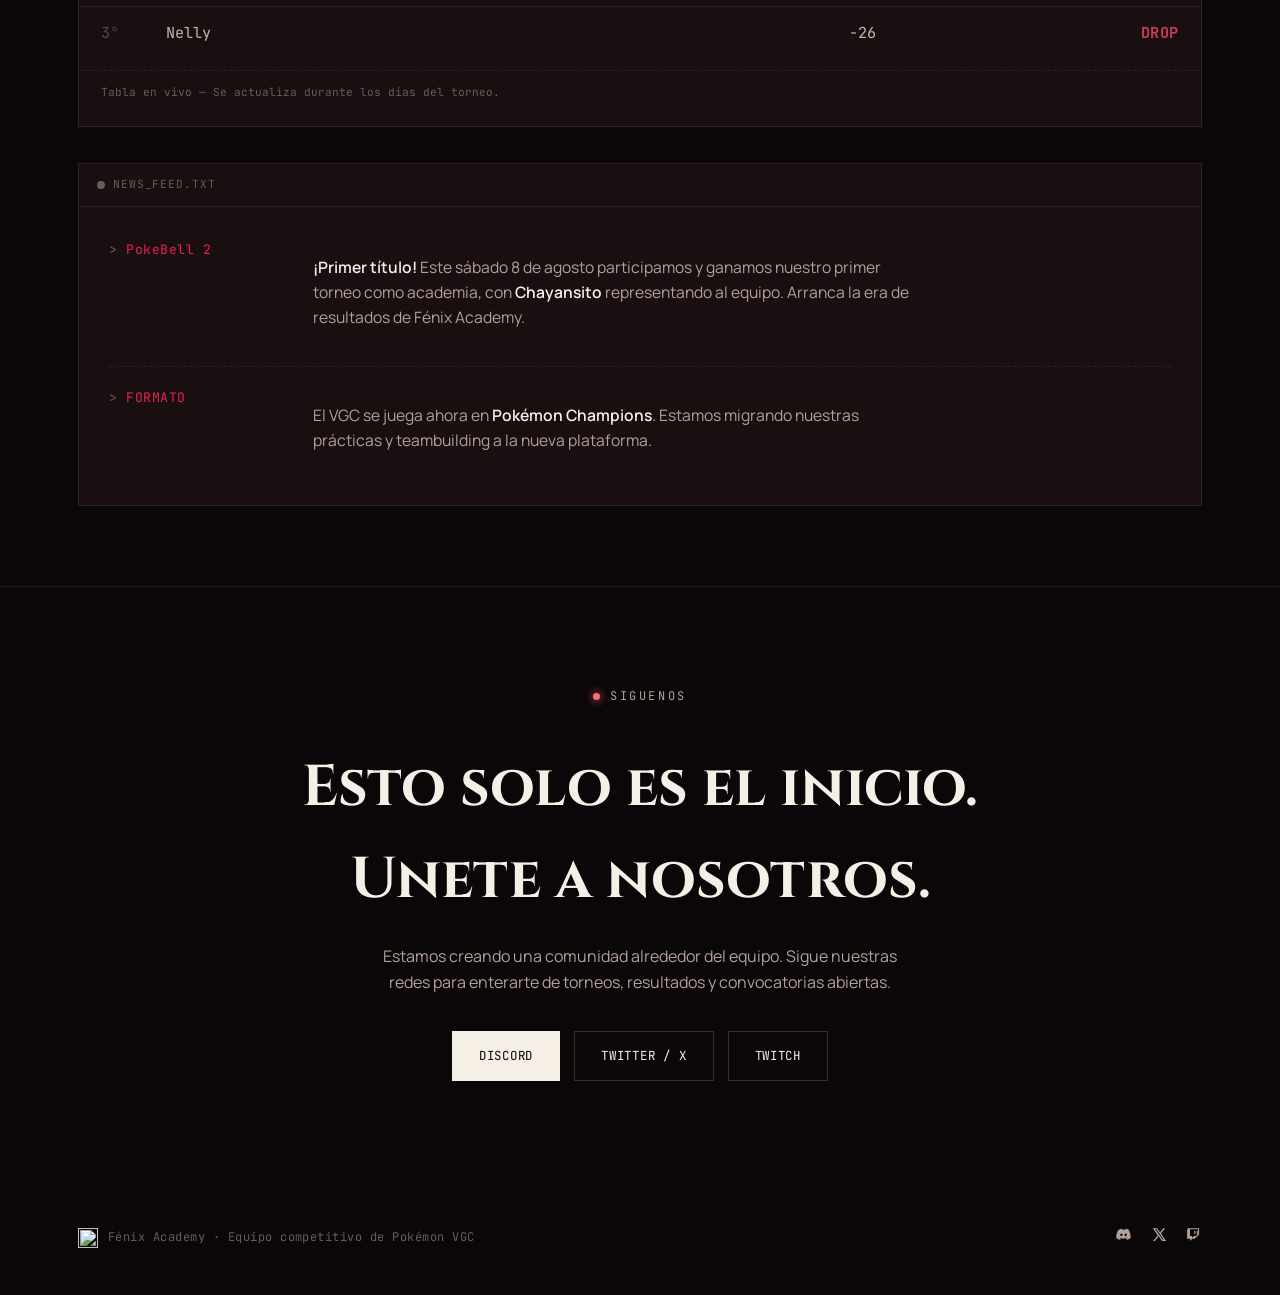
==== commit 9cb21a75: "Update index.html" ====
--- a/index.html
+++ b/index.html
@@ -135,7 +135,7 @@
             </tbody>
           </table>
         </div>
-        <p class="tourney-note">Tabla en vivo — la vamos actualizando durante los días del torneo.</p>
+        <p class="tourney-note">Tabla en vivo — Se actualiza durante los días del torneo.</p>
       </div>
 
       <div class="log-frame">
--- a/styles.css
+++ b/styles.css
@@ -699,6 +699,110 @@
   .results-gallery{ grid-template-columns:repeat(3, 1fr); gap:8px; }
   .result-slot{ font-size:0.58rem; padding:6px; }
   .result-slot .slot-icon{ font-size:1rem; }
+}
+
+/* ==========================================================================
+   Torneo interno en vivo (widget temporal)
+   ========================================================================== */
+.tourney-card{
+  border:1px solid var(--line);
+  background:var(--surface);
+  margin-bottom:36px;
+}
+.tourney-head{
+  display:flex;
+  align-items:center;
+  gap:14px;
+  padding:18px 22px;
+  background:var(--bg-alt);
+  border-bottom:1px solid var(--line);
+  flex-wrap:wrap;
+}
+.tourney-logo{ width:38px; height:38px; object-fit:contain; flex-shrink:0; }
+.tourney-head-text{ flex:1; min-width:160px; }
+.tourney-live{
+  display:flex; align-items:center; gap:7px;
+  font-family:var(--font-mono);
+  font-size:0.64rem;
+  letter-spacing:0.1em;
+  text-transform:uppercase;
+  color:var(--violet);
+}
+.tourney-live::before{
+  content:"";
+  width:6px; height:6px;
+  border-radius:50%;
+  background:var(--violet);
+  box-shadow:0 0 8px var(--violet);
+  animation:tourney-pulse 1.6s ease-in-out infinite;
+}
+@keyframes tourney-pulse{
+  0%,100%{ opacity:1; }
+  50%{ opacity:0.3; }
+}
+.tourney-head-text h3{
+  font-family:var(--font-display);
+  font-weight:700;
+  font-size:1.5rem;
+  margin:3px 0 0;
+}
+.tourney-day{
+  font-family:var(--font-mono);
+  font-size:0.75rem;
+  color:var(--text-dim);
+  white-space:nowrap;
+}
+.tourney-day strong{ color:var(--text); }
+
+.tourney-table-wrap{ overflow-x:auto; }
+.tourney-table{
+  width:100%;
+  border-collapse:collapse;
+  font-family:var(--font-mono);
+  min-width:420px;
+}
+.tourney-table th{
+  text-align:left;
+  font-size:0.66rem;
+  letter-spacing:0.08em;
+  text-transform:uppercase;
+  color:var(--text-faint);
+  padding:12px 22px;
+  border-bottom:1px solid var(--line);
+  white-space:nowrap;
+}
+.tourney-table td{
+  padding:14px 22px;
+  border-bottom:1px solid var(--line);
+  font-size:0.95rem;
+  color:var(--text);
+}
+.tourney-table tbody tr:last-child td{ border-bottom:none; }
+.tourney-table tbody tr:first-child td{ background:rgba(232,33,79,0.07); }
+.tourney-table .col-pos{ color:var(--text-faint); width:1%; }
+.tourney-table .col-pts,
+.tourney-table th.col-pts,
+.tourney-table .col-pct,
+.tourney-table th.col-pct{ text-align:right; font-variant-numeric:tabular-nums; }
+.tourney-table .pct-up{ color:#5ee08a; font-weight:600; }
+.tourney-table .is-drop td{ opacity:0.75; }
+.tourney-table .pct-drop{
+  color:#ff4d6d;
+  font-weight:700;
+  letter-spacing:0.04em;
+}
+.tourney-note{
+  padding:13px 22px;
+  font-family:var(--font-mono);
+  font-size:0.7rem;
+  color:var(--text-faint);
+  border-top:1px dashed var(--line);
+}
+
+@media (max-width:640px){
+  .tourney-head{ padding:16px 18px; }
+  .tourney-table th, .tourney-table td{ padding:12px 16px; }
+  .tourney-note{ padding:12px 18px; }
 }
 
 /* ==========================================================================
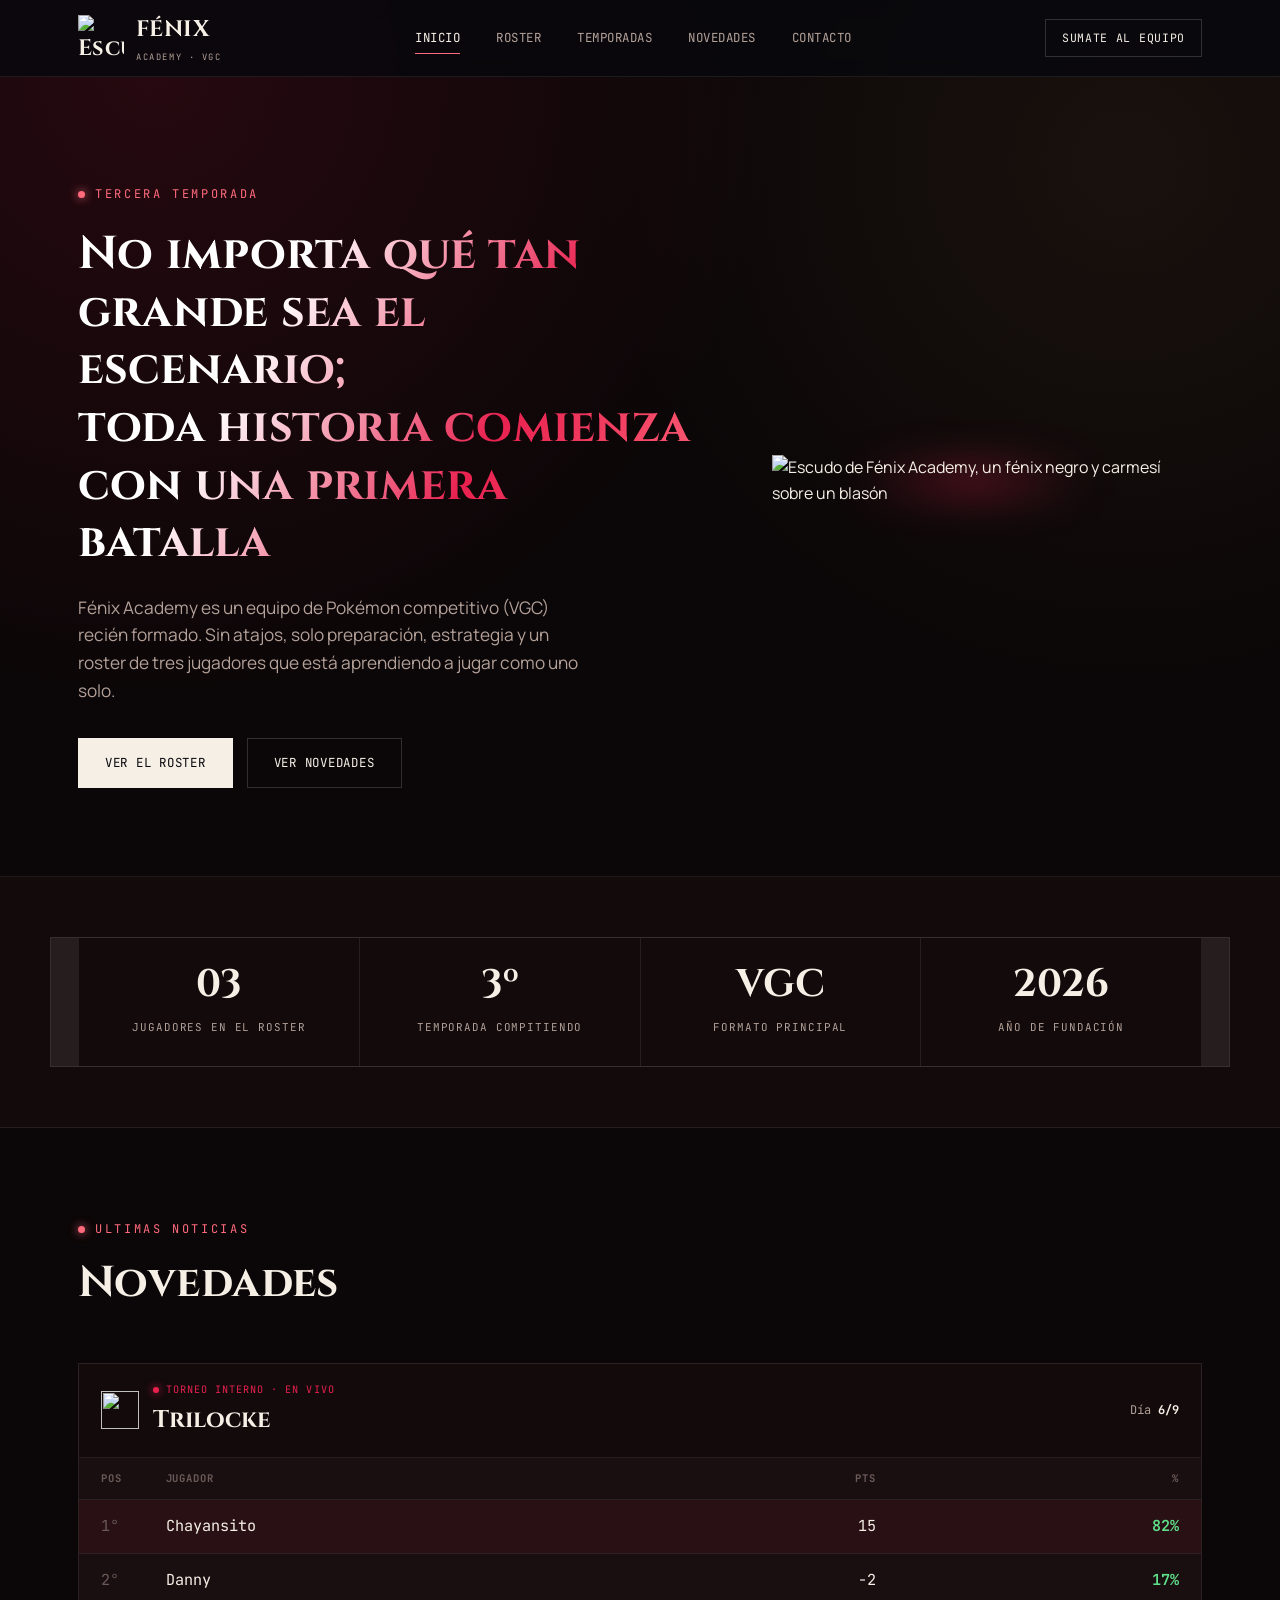
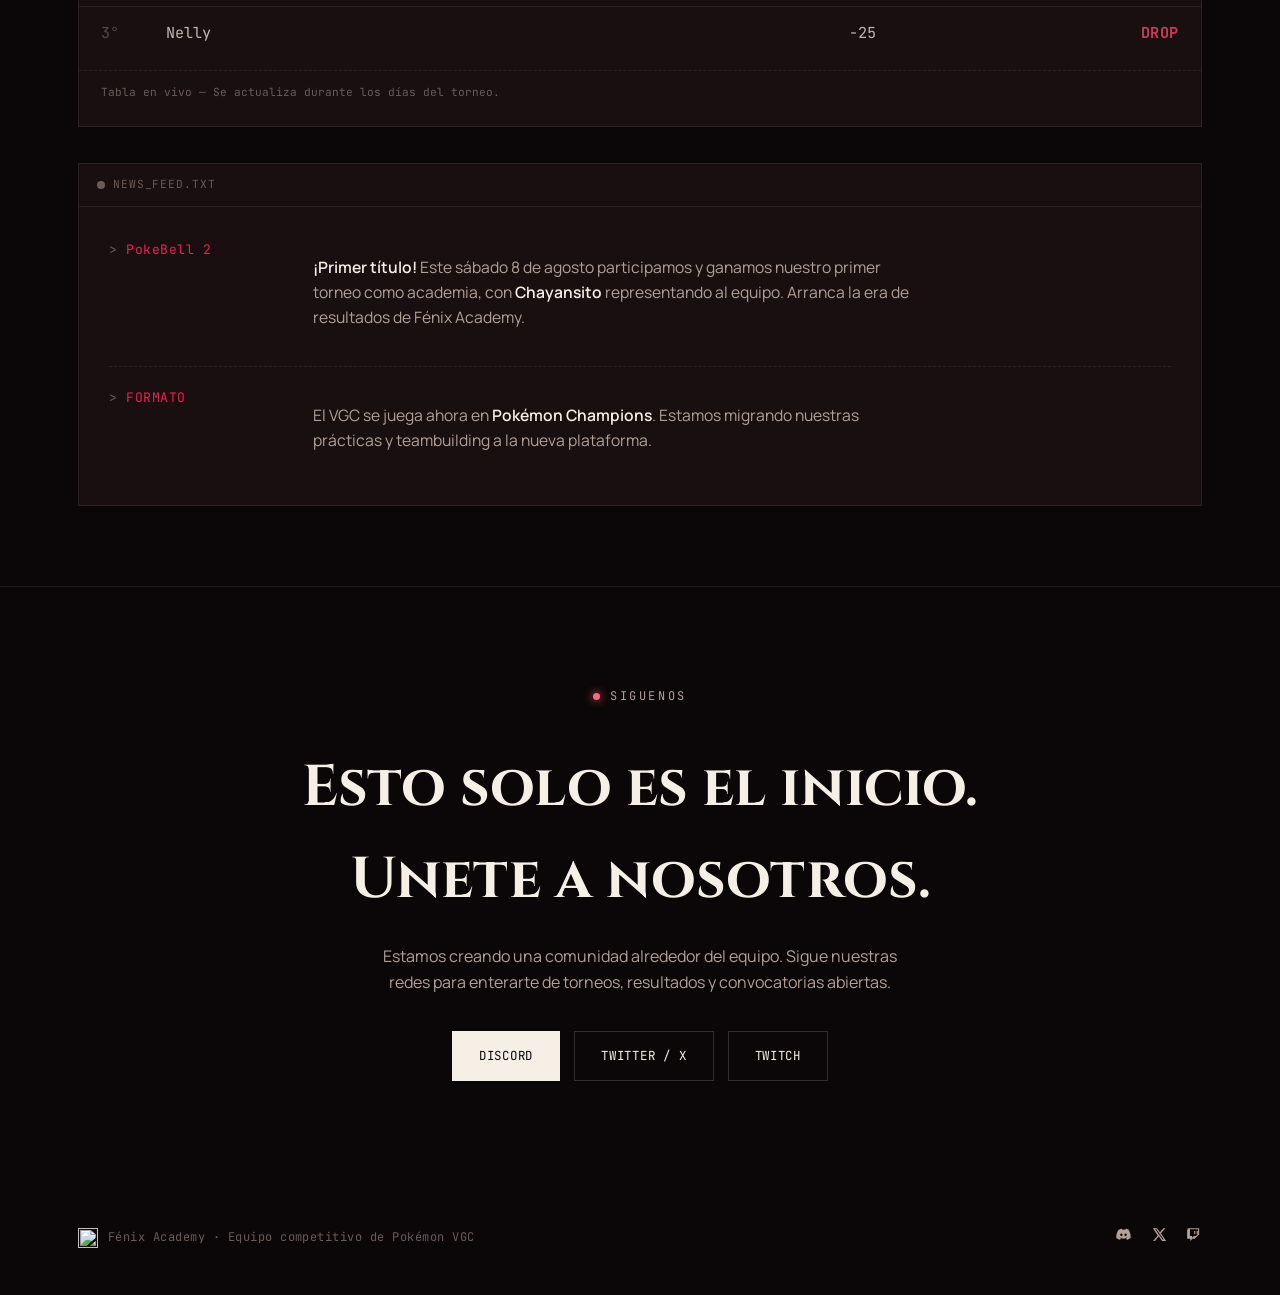
==== commit e3cb8dbe: "Update index.html" ====
--- a/index.html
+++ b/index.html
@@ -101,7 +101,7 @@
             <span class="tourney-live">Torneo interno · En vivo</span>
             <h3>Trilocke</h3>
           </div>
-          <span class="tourney-day">Día <strong>4/9</strong></span>
+          <span class="tourney-day">Día <strong>6/9</strong></span>
         </div>
         <div class="tourney-table-wrap">
           <table class="tourney-table">
@@ -117,19 +117,19 @@
               <tr>
                 <td class="col-pos">1°</td>
                 <td>Chayansito</td>
-                <td class="col-pts">19</td>
-                <td class="col-pct pct-up">84%</td>
+                <td class="col-pts">15</td>
+                <td class="col-pct pct-up">82%</td>
               </tr>
               <tr>
                 <td class="col-pos">2°</td>
                 <td>Danny</td>
-                <td class="col-pts">3</td>
-                <td class="col-pct pct-up">16%</td>
+                <td class="col-pts">-2</td>
+                <td class="col-pct pct-up">17%</td>
               </tr>
               <tr class="is-drop">
                 <td class="col-pos">3°</td>
                 <td>Nelly</td>
-                <td class="col-pts">-26</td>
+                <td class="col-pts">-25</td>
                 <td class="col-pct pct-drop">DROP</td>
               </tr>
             </tbody>
